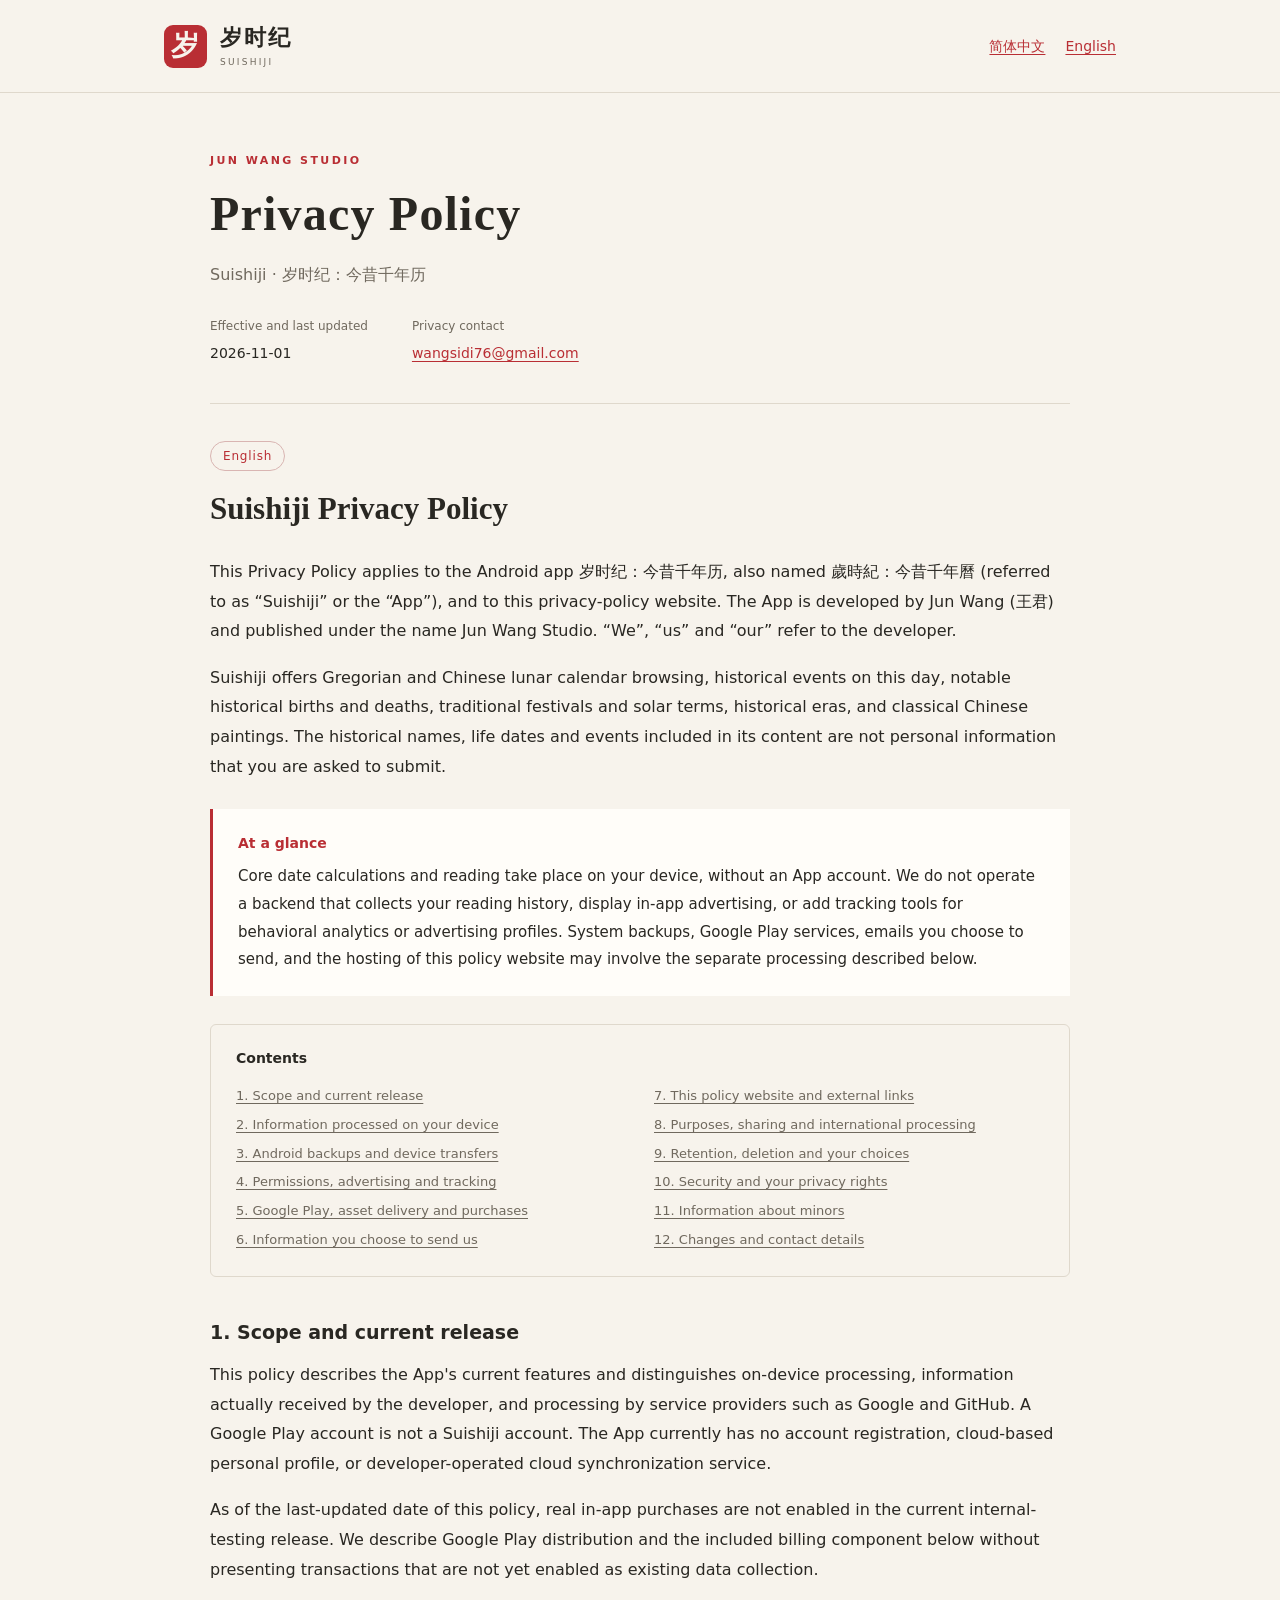
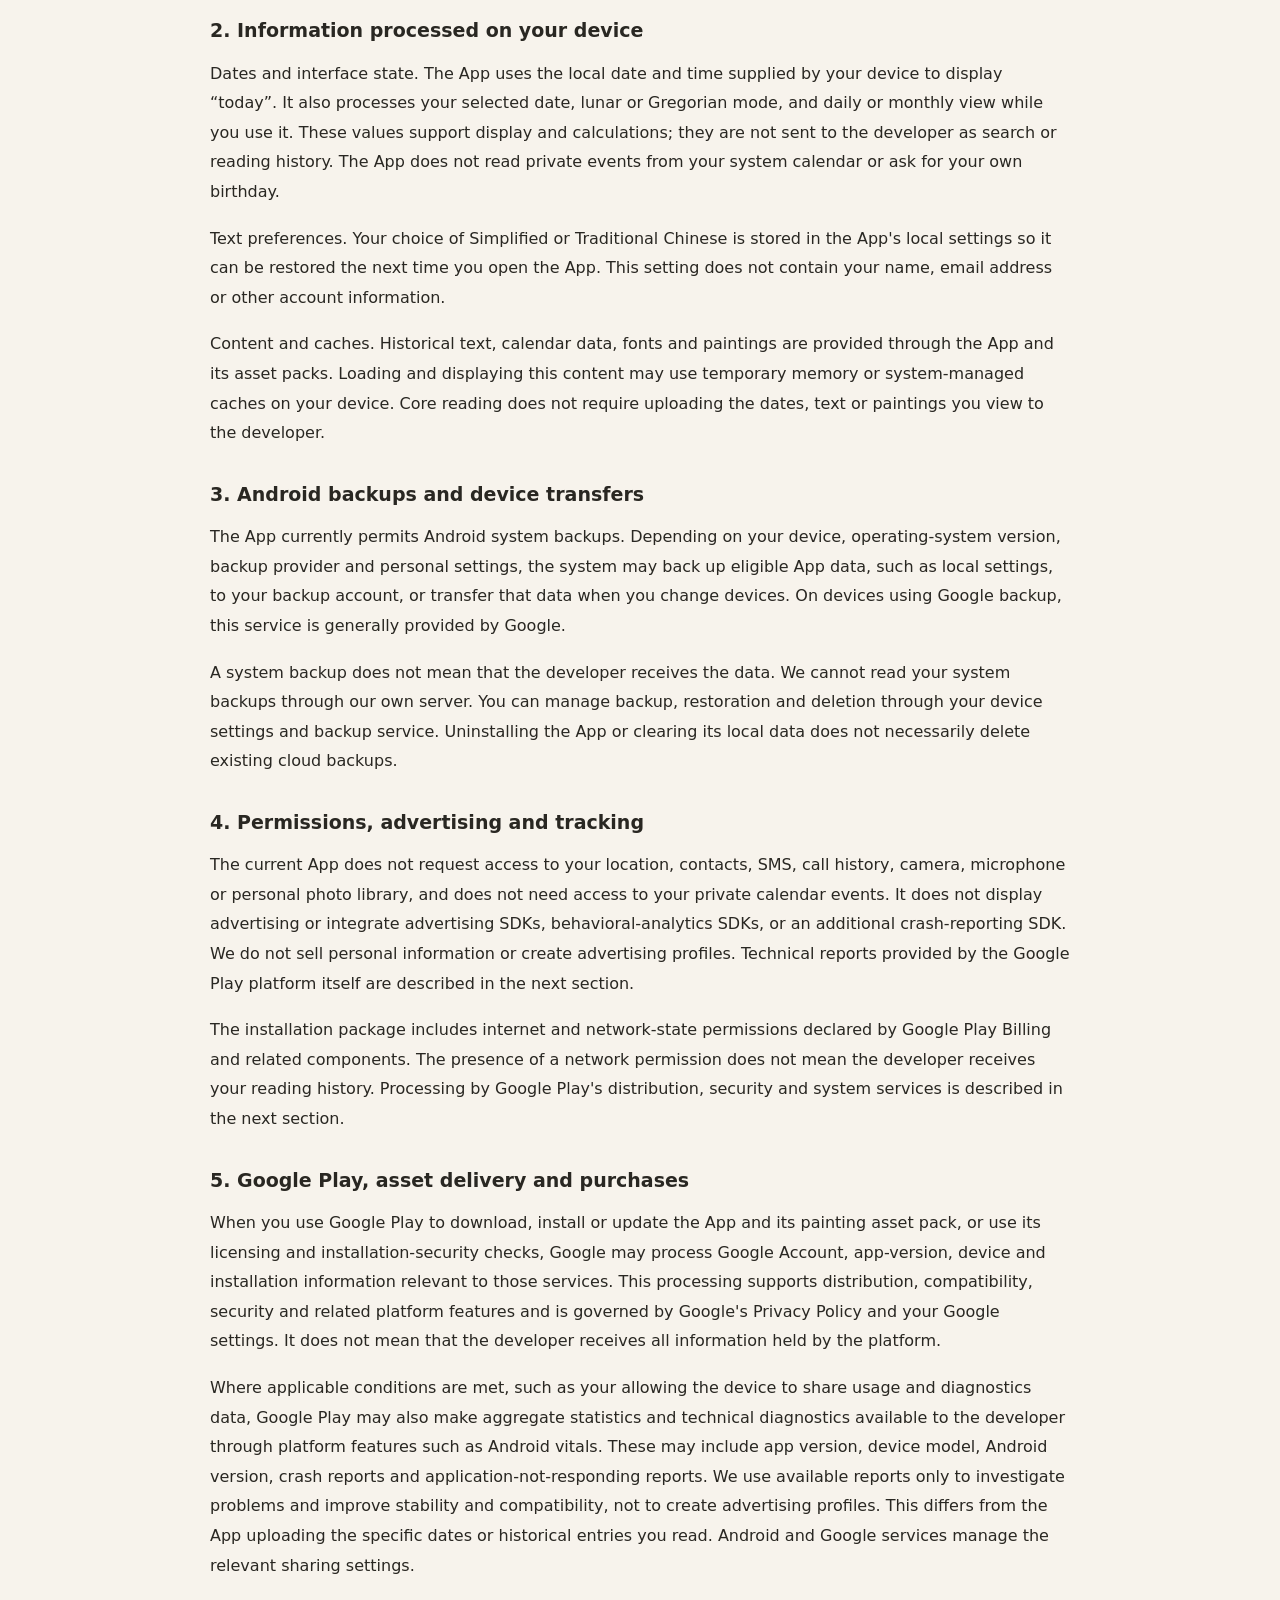
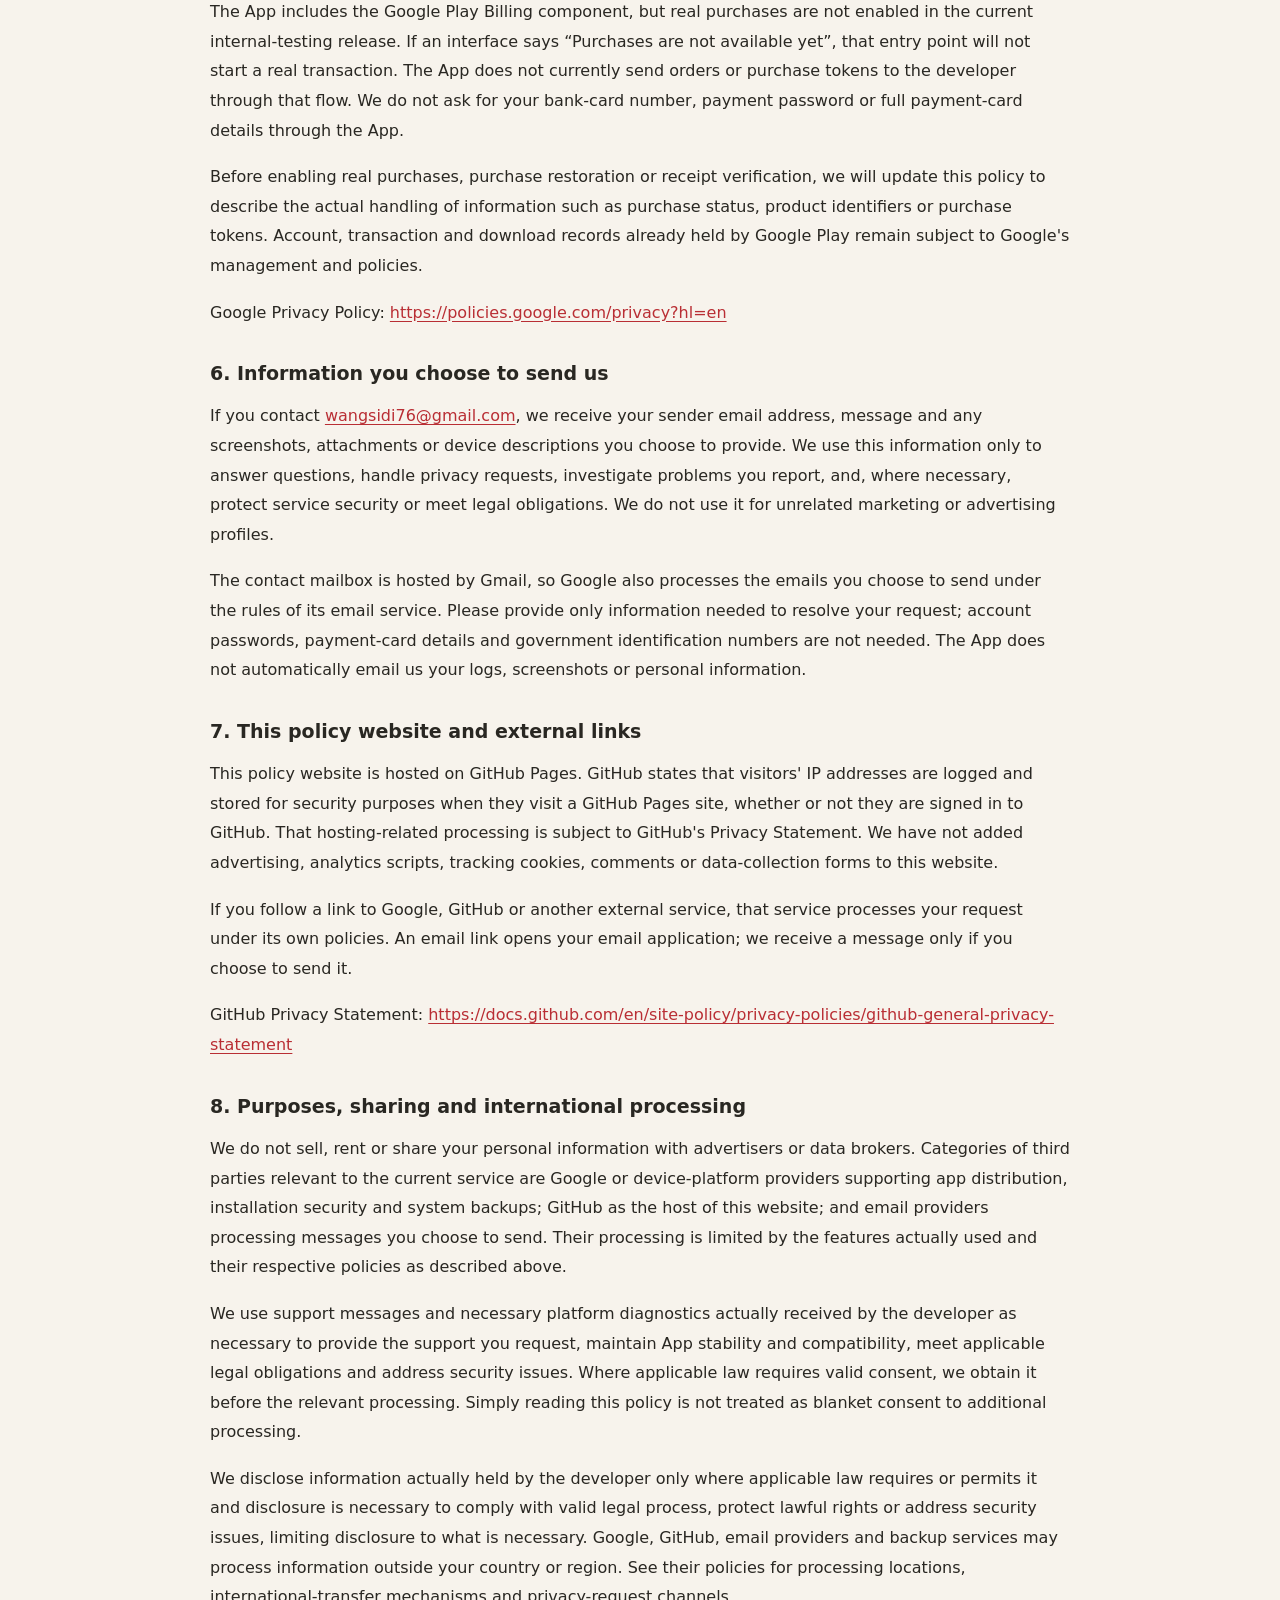
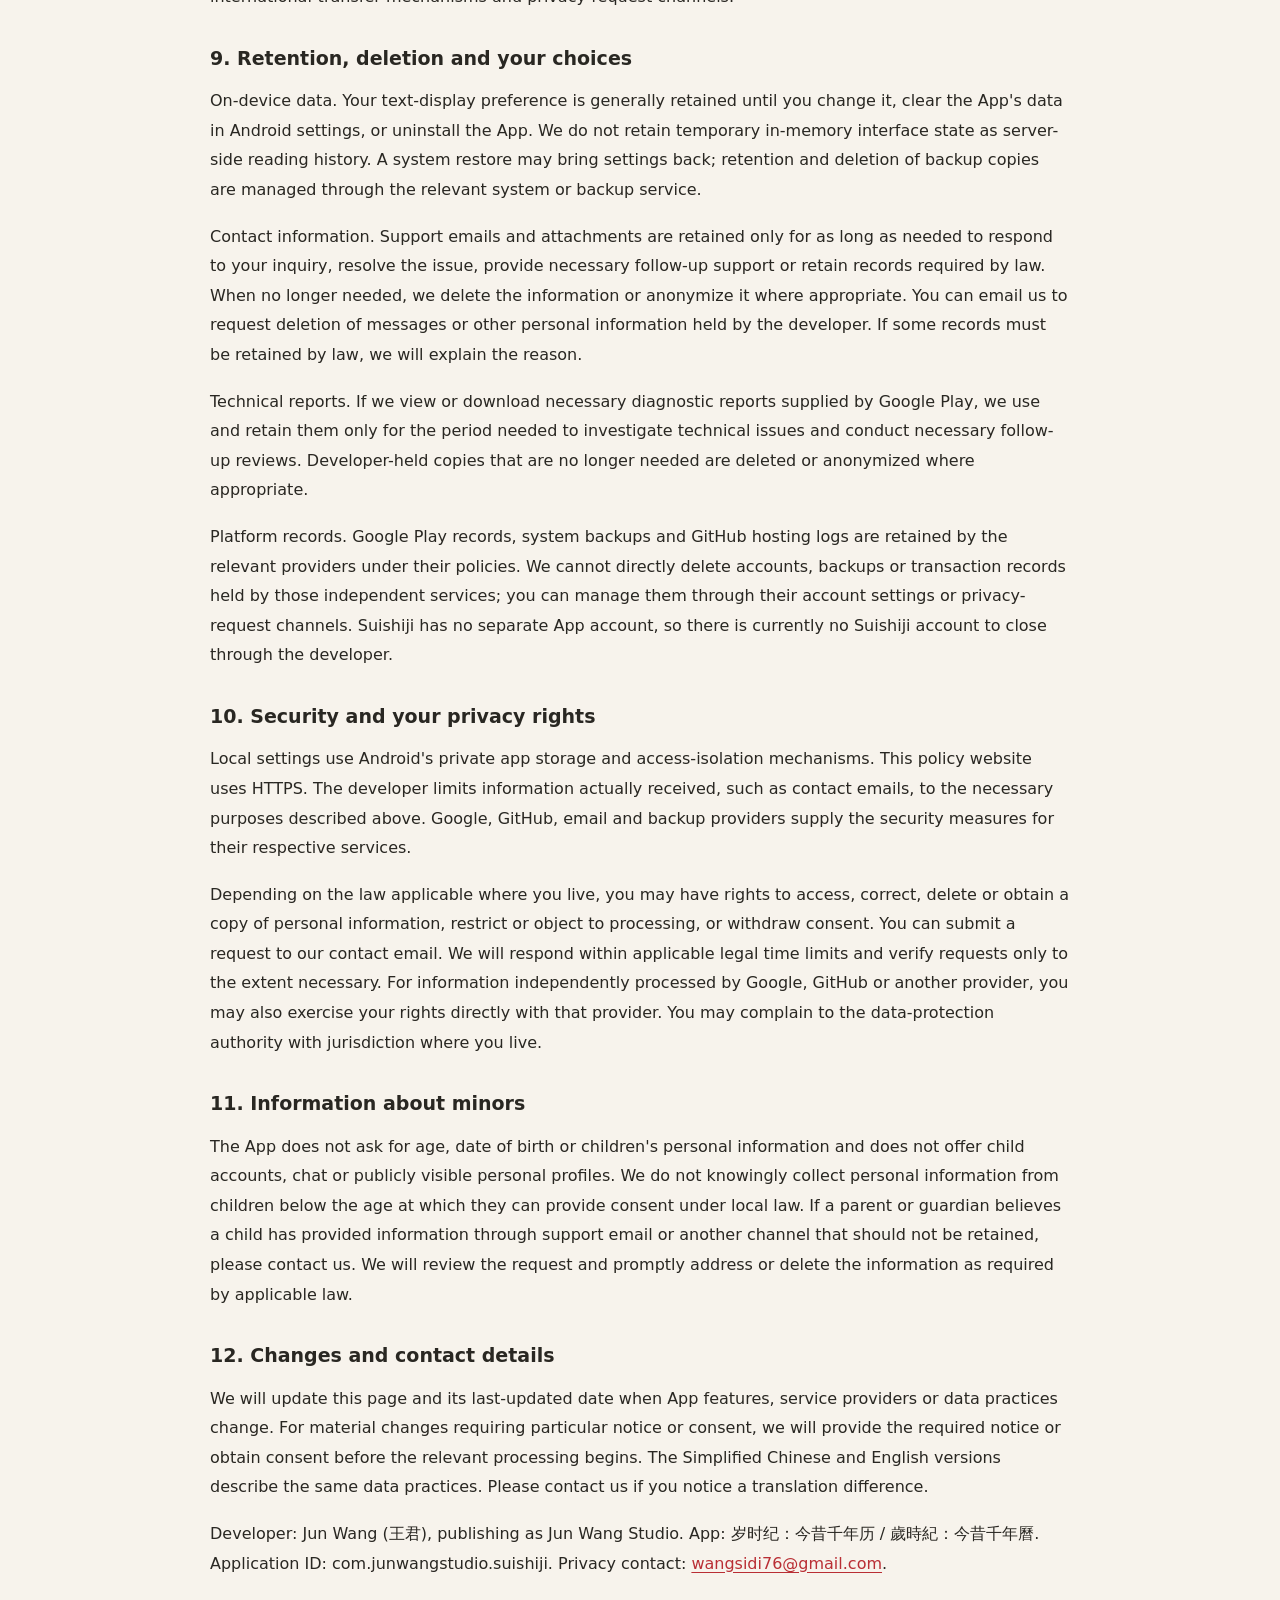
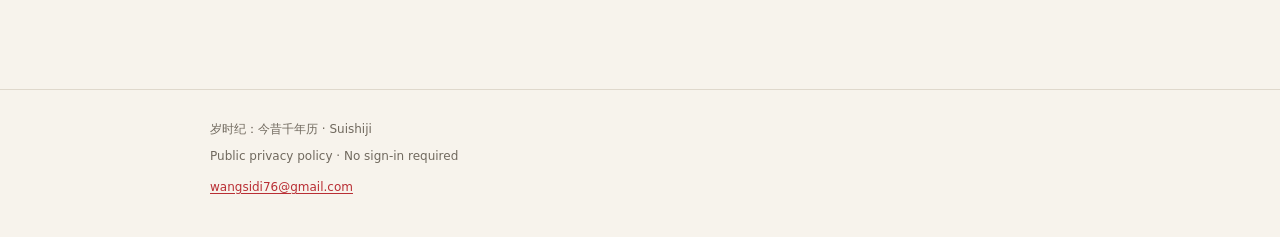
==== en/index.html @ fed53b9c "Publish bilingual Suishiji privacy policy and static website" ====
<!doctype html>
<html lang="en">
<head>
  <meta charset="utf-8">
  <meta name="viewport" content="width=device-width, initial-scale=1">
  <meta name="color-scheme" content="light">
  <meta name="description" content="岁时纪：今昔千年历 / Suishiji — 简体中文与英文隐私政策。Privacy practices, local settings, backups, Google Play and contact information.">
  <meta name="referrer" content="no-referrer">
  <meta http-equiv="Content-Security-Policy" content="default-src 'none'; style-src 'self'; img-src 'self'; base-uri 'none'; form-action 'none'">
  <title>Suishiji Privacy Policy</title>
  <link rel="canonical" href="https://stephjwang.github.io/suishiji-privacy/en/">
  <link rel="alternate" hreflang="zh-CN" href="https://stephjwang.github.io/suishiji-privacy/zh-CN/">
  <link rel="alternate" hreflang="en" href="https://stephjwang.github.io/suishiji-privacy/en/">
  <link rel="alternate" hreflang="x-default" href="https://stephjwang.github.io/suishiji-privacy/">
  <link rel="stylesheet" href="../styles.css">
</head>
<body>
  <a class="skip-link" href="#policy-content">Skip to policy</a>
  <header class="site-header">
    <div class="header-inner">
      <a class="brand" href="../" aria-label="岁时纪 Suishiji"><span class="seal" aria-hidden="true">岁</span><span>岁时纪<span class="brand-en">SUISHIJI</span></span></a>
      <nav class="language-nav" aria-label="Language / 语言"><a href="../zh-CN/" lang="zh-CN">简体中文</a><a href="../en/" lang="en">English</a></nav>
    </div>
  </header>
  <main id="policy-content" class="page-shell">
    <div class="page-intro">
      <p class="eyebrow">JUN WANG STUDIO</p>
      <h1>Privacy Policy</h1>
      <p class="subtitle">Suishiji · 岁时纪：今昔千年历</p>
      <dl class="meta">
        <div><dt>Effective and last updated</dt><dd><time datetime="2026-11-01">2026-11-01</time></dd></div>
        <div><dt>Privacy contact</dt><dd><a href="mailto:wangsidi76@gmail.com">wangsidi76@gmail.com</a></dd></div>
      </dl>
    </div>
    <article lang="en" id="en" class="policy" aria-labelledby="en-title"><div class="language-label">English</div><h2 id="en-title">Suishiji Privacy Policy</h2><p>This Privacy Policy applies to the Android app 岁时纪：今昔千年历, also named 歲時紀：今昔千年曆 (referred to as “Suishiji” or the “App”), and to this privacy-policy website. The App is developed by Jun Wang (王君) and published under the name Jun Wang Studio. “We”, “us” and “our” refer to the developer.</p>
<p>Suishiji offers Gregorian and Chinese lunar calendar browsing, historical events on this day, notable historical births and deaths, traditional festivals and solar terms, historical eras, and classical Chinese paintings. The historical names, life dates and events included in its content are not personal information that you are asked to submit.</p><aside class="summary" aria-label="At a glance"><strong>At a glance</strong><p>Core date calculations and reading take place on your device, without an App account. We do not operate a backend that collects your reading history, display in-app advertising, or add tracking tools for behavioral analytics or advertising profiles. System backups, Google Play services, emails you choose to send, and the hosting of this policy website may involve the separate processing described below.</p></aside><nav class="contents" aria-label="Contents"><h3>Contents</h3><ol><li><a href="#scope">1. Scope and current release</a></li>
<li><a href="#local">2. Information processed on your device</a></li>
<li><a href="#backup">3. Android backups and device transfers</a></li>
<li><a href="#permissions">4. Permissions, advertising and tracking</a></li>
<li><a href="#google-play">5. Google Play, asset delivery and purchases</a></li>
<li><a href="#contact-data">6. Information you choose to send us</a></li>
<li><a href="#website">7. This policy website and external links</a></li>
<li><a href="#sharing">8. Purposes, sharing and international processing</a></li>
<li><a href="#retention">9. Retention, deletion and your choices</a></li>
<li><a href="#security-rights">10. Security and your privacy rights</a></li>
<li><a href="#children">11. Information about minors</a></li>
<li><a href="#changes">12. Changes and contact details</a></li></ol></nav><section class="policy-section" aria-labelledby="scope"><h3 id="scope">1. Scope and current release</h3><p>This policy describes the App&#x27;s current features and distinguishes on-device processing, information actually received by the developer, and processing by service providers such as Google and GitHub. A Google Play account is not a Suishiji account. The App currently has no account registration, cloud-based personal profile, or developer-operated cloud synchronization service.</p>
<p>As of the last-updated date of this policy, real in-app purchases are not enabled in the current internal-testing release. We describe Google Play distribution and the included billing component below without presenting transactions that are not yet enabled as existing data collection.</p></section>
<section class="policy-section" aria-labelledby="local"><h3 id="local">2. Information processed on your device</h3><p>Dates and interface state. The App uses the local date and time supplied by your device to display “today”. It also processes your selected date, lunar or Gregorian mode, and daily or monthly view while you use it. These values support display and calculations; they are not sent to the developer as search or reading history. The App does not read private events from your system calendar or ask for your own birthday.</p>
<p>Text preferences. Your choice of Simplified or Traditional Chinese is stored in the App&#x27;s local settings so it can be restored the next time you open the App. This setting does not contain your name, email address or other account information.</p>
<p>Content and caches. Historical text, calendar data, fonts and paintings are provided through the App and its asset packs. Loading and displaying this content may use temporary memory or system-managed caches on your device. Core reading does not require uploading the dates, text or paintings you view to the developer.</p></section>
<section class="policy-section" aria-labelledby="backup"><h3 id="backup">3. Android backups and device transfers</h3><p>The App currently permits Android system backups. Depending on your device, operating-system version, backup provider and personal settings, the system may back up eligible App data, such as local settings, to your backup account, or transfer that data when you change devices. On devices using Google backup, this service is generally provided by Google.</p>
<p>A system backup does not mean that the developer receives the data. We cannot read your system backups through our own server. You can manage backup, restoration and deletion through your device settings and backup service. Uninstalling the App or clearing its local data does not necessarily delete existing cloud backups.</p></section>
<section class="policy-section" aria-labelledby="permissions"><h3 id="permissions">4. Permissions, advertising and tracking</h3><p>The current App does not request access to your location, contacts, SMS, call history, camera, microphone or personal photo library, and does not need access to your private calendar events. It does not display advertising or integrate advertising SDKs, behavioral-analytics SDKs, or an additional crash-reporting SDK. We do not sell personal information or create advertising profiles. Technical reports provided by the Google Play platform itself are described in the next section.</p>
<p>The installation package includes internet and network-state permissions declared by Google Play Billing and related components. The presence of a network permission does not mean the developer receives your reading history. Processing by Google Play&#x27;s distribution, security and system services is described in the next section.</p></section>
<section class="policy-section" aria-labelledby="google-play"><h3 id="google-play">5. Google Play, asset delivery and purchases</h3><p>When you use Google Play to download, install or update the App and its painting asset pack, or use its licensing and installation-security checks, Google may process Google Account, app-version, device and installation information relevant to those services. This processing supports distribution, compatibility, security and related platform features and is governed by Google&#x27;s Privacy Policy and your Google settings. It does not mean that the developer receives all information held by the platform.</p>
<p>Where applicable conditions are met, such as your allowing the device to share usage and diagnostics data, Google Play may also make aggregate statistics and technical diagnostics available to the developer through platform features such as Android vitals. These may include app version, device model, Android version, crash reports and application-not-responding reports. We use available reports only to investigate problems and improve stability and compatibility, not to create advertising profiles. This differs from the App uploading the specific dates or historical entries you read. Android and Google services manage the relevant sharing settings.</p>
<p>The App includes the Google Play Billing component, but real purchases are not enabled in the current internal-testing release. If an interface says “Purchases are not available yet”, that entry point will not start a real transaction. The App does not currently send orders or purchase tokens to the developer through that flow. We do not ask for your bank-card number, payment password or full payment-card details through the App.</p>
<p>Before enabling real purchases, purchase restoration or receipt verification, we will update this policy to describe the actual handling of information such as purchase status, product identifiers or purchase tokens. Account, transaction and download records already held by Google Play remain subject to Google&#x27;s management and policies.</p>
<p>Google Privacy Policy: <a href="https://policies.google.com/privacy?hl=en">https://policies.google.com/privacy?hl=en</a></p></section>
<section class="policy-section" aria-labelledby="contact-data"><h3 id="contact-data">6. Information you choose to send us</h3><p>If you contact <a href="mailto:wangsidi76@gmail.com">wangsidi76@gmail.com</a>, we receive your sender email address, message and any screenshots, attachments or device descriptions you choose to provide. We use this information only to answer questions, handle privacy requests, investigate problems you report, and, where necessary, protect service security or meet legal obligations. We do not use it for unrelated marketing or advertising profiles.</p>
<p>The contact mailbox is hosted by Gmail, so Google also processes the emails you choose to send under the rules of its email service. Please provide only information needed to resolve your request; account passwords, payment-card details and government identification numbers are not needed. The App does not automatically email us your logs, screenshots or personal information.</p></section>
<section class="policy-section" aria-labelledby="website"><h3 id="website">7. This policy website and external links</h3><p>This policy website is hosted on GitHub Pages. GitHub states that visitors&#x27; IP addresses are logged and stored for security purposes when they visit a GitHub Pages site, whether or not they are signed in to GitHub. That hosting-related processing is subject to GitHub&#x27;s Privacy Statement. We have not added advertising, analytics scripts, tracking cookies, comments or data-collection forms to this website.</p>
<p>If you follow a link to Google, GitHub or another external service, that service processes your request under its own policies. An email link opens your email application; we receive a message only if you choose to send it.</p>
<p>GitHub Privacy Statement: <a href="https://docs.github.com/en/site-policy/privacy-policies/github-general-privacy-statement">https://docs.github.com/en/site-policy/privacy-policies/github-general-privacy-statement</a></p></section>
<section class="policy-section" aria-labelledby="sharing"><h3 id="sharing">8. Purposes, sharing and international processing</h3><p>We do not sell, rent or share your personal information with advertisers or data brokers. Categories of third parties relevant to the current service are Google or device-platform providers supporting app distribution, installation security and system backups; GitHub as the host of this website; and email providers processing messages you choose to send. Their processing is limited by the features actually used and their respective policies as described above.</p>
<p>We use support messages and necessary platform diagnostics actually received by the developer as necessary to provide the support you request, maintain App stability and compatibility, meet applicable legal obligations and address security issues. Where applicable law requires valid consent, we obtain it before the relevant processing. Simply reading this policy is not treated as blanket consent to additional processing.</p>
<p>We disclose information actually held by the developer only where applicable law requires or permits it and disclosure is necessary to comply with valid legal process, protect lawful rights or address security issues, limiting disclosure to what is necessary. Google, GitHub, email providers and backup services may process information outside your country or region. See their policies for processing locations, international-transfer mechanisms and privacy-request channels.</p></section>
<section class="policy-section" aria-labelledby="retention"><h3 id="retention">9. Retention, deletion and your choices</h3><p>On-device data. Your text-display preference is generally retained until you change it, clear the App&#x27;s data in Android settings, or uninstall the App. We do not retain temporary in-memory interface state as server-side reading history. A system restore may bring settings back; retention and deletion of backup copies are managed through the relevant system or backup service.</p>
<p>Contact information. Support emails and attachments are retained only for as long as needed to respond to your inquiry, resolve the issue, provide necessary follow-up support or retain records required by law. When no longer needed, we delete the information or anonymize it where appropriate. You can email us to request deletion of messages or other personal information held by the developer. If some records must be retained by law, we will explain the reason.</p>
<p>Technical reports. If we view or download necessary diagnostic reports supplied by Google Play, we use and retain them only for the period needed to investigate technical issues and conduct necessary follow-up reviews. Developer-held copies that are no longer needed are deleted or anonymized where appropriate.</p>
<p>Platform records. Google Play records, system backups and GitHub hosting logs are retained by the relevant providers under their policies. We cannot directly delete accounts, backups or transaction records held by those independent services; you can manage them through their account settings or privacy-request channels. Suishiji has no separate App account, so there is currently no Suishiji account to close through the developer.</p></section>
<section class="policy-section" aria-labelledby="security-rights"><h3 id="security-rights">10. Security and your privacy rights</h3><p>Local settings use Android&#x27;s private app storage and access-isolation mechanisms. This policy website uses HTTPS. The developer limits information actually received, such as contact emails, to the necessary purposes described above. Google, GitHub, email and backup providers supply the security measures for their respective services.</p>
<p>Depending on the law applicable where you live, you may have rights to access, correct, delete or obtain a copy of personal information, restrict or object to processing, or withdraw consent. You can submit a request to our contact email. We will respond within applicable legal time limits and verify requests only to the extent necessary. For information independently processed by Google, GitHub or another provider, you may also exercise your rights directly with that provider. You may complain to the data-protection authority with jurisdiction where you live.</p></section>
<section class="policy-section" aria-labelledby="children"><h3 id="children">11. Information about minors</h3><p>The App does not ask for age, date of birth or children&#x27;s personal information and does not offer child accounts, chat or publicly visible personal profiles. We do not knowingly collect personal information from children below the age at which they can provide consent under local law. If a parent or guardian believes a child has provided information through support email or another channel that should not be retained, please contact us. We will review the request and promptly address or delete the information as required by applicable law.</p></section>
<section class="policy-section" aria-labelledby="changes"><h3 id="changes">12. Changes and contact details</h3><p>We will update this page and its last-updated date when App features, service providers or data practices change. For material changes requiring particular notice or consent, we will provide the required notice or obtain consent before the relevant processing begins. The Simplified Chinese and English versions describe the same data practices. Please contact us if you notice a translation difference.</p>
<p>Developer: Jun Wang (王君), publishing as Jun Wang Studio. App: 岁时纪：今昔千年历 / 歲時紀：今昔千年曆. Application ID: com.junwangstudio.suishiji. Privacy contact: <a href="mailto:wangsidi76@gmail.com">wangsidi76@gmail.com</a>.</p></section></article>
  </main>
  <footer class="site-footer"><div><p>岁时纪：今昔千年历 · Suishiji</p><p>Public privacy policy · No sign-in required</p><a href="mailto:wangsidi76@gmail.com">wangsidi76@gmail.com</a></div></footer>
</body>
</html>
---- styles.css ----
:root {
  color-scheme: light;
  --paper: #f7f3ec;
  --surface: #fffdf9;
  --ink: #292722;
  --muted: #70695e;
  --line: #dfd8cc;
  --red: #b92e34;
  --soft-red: #f6e8e5;
}
* { box-sizing: border-box; }
html { scroll-padding-top: 6rem; }
body {
  margin: 0;
  background: var(--paper);
  color: var(--ink);
  font-family: system-ui, -apple-system, BlinkMacSystemFont, "Segoe UI", "Microsoft YaHei", "PingFang SC", sans-serif;
  font-size: 16px;
  line-height: 1.9;
  -webkit-text-size-adjust: 100%;
}
a { color: var(--red); text-underline-offset: .2em; overflow-wrap: anywhere; }
a:hover { text-decoration-thickness: 2px; }
a:focus-visible { outline: 3px solid var(--red); outline-offset: 5px; border-radius: 2px; }
.skip-link { position: absolute; z-index: 5; top: -8rem; left: 1rem; padding: .6rem 1rem; background: var(--surface); }
.skip-link:focus { top: 1rem; }
.site-header { border-bottom: 1px solid var(--line); background: var(--paper); }
.header-inner { max-width: 1032px; margin: 0 auto; padding: 24px 40px; display: flex; align-items: center; justify-content: space-between; gap: 24px; }
.brand { display: inline-flex; align-items: center; gap: 13px; text-decoration: none; color: var(--ink); font-family: "Songti SC", SimSun, "Noto Serif CJK SC", serif; font-size: 22px; font-weight: 600; letter-spacing: .08em; line-height: 1.3; }
.brand-en { display: block; margin-top: 4px; font-family: system-ui, sans-serif; font-size: 9px; font-weight: 500; letter-spacing: .25em; color: var(--muted); }
.seal { width: 43px; height: 43px; display: grid; place-items: center; color: var(--paper); background: var(--red); border-radius: 9px; font-size: 28px; line-height: 1; }
.language-nav { display: flex; gap: 20px; align-items: center; font-size: 14px; }
.page-shell { max-width: 940px; margin: 0 auto; padding: 58px 40px 68px; }
.page-intro { padding-bottom: 36px; }
.eyebrow { color: var(--red); font-size: 11px; letter-spacing: .22em; font-weight: 650; margin: 0 0 10px; }
h1, h2, h3 { color: var(--ink); text-wrap: pretty; }
h1 { margin: 0; font-family: "Songti SC", SimSun, Georgia, serif; font-size: clamp(35px, 7vw, 48px); font-weight: 600; letter-spacing: .025em; line-height: 1.35; }
.subtitle { margin: 13px 0 25px; color: var(--muted); font-size: 16px; }
.meta { display: flex; gap: 15px 44px; flex-wrap: wrap; margin: 0; font-size: 14px; }
.meta div { min-width: 130px; }
.meta dt { color: var(--muted); font-size: 12px; }
.meta dd { margin: 2px 0 0; }
.policy { padding: 36px 0 12px; border-top: 1px solid var(--line); }
.policy + .policy { margin-top: 52px; }
.language-label { display: inline-block; color: var(--red); font-size: 12px; letter-spacing: .07em; border: 1px solid #d9b5b2; padding: 3px 12px; border-radius: 20px; margin-bottom: 14px; }
h2 { margin: 0 0 24px; font-family: "Songti SC", SimSun, Georgia, serif; font-size: clamp(25px, 5vw, 31px); font-weight: 600; line-height: 1.55; }
p { margin: 0 0 17px; overflow-wrap: anywhere; }
.summary { background: var(--surface); border-left: 3px solid var(--red); padding: 22px 25px; margin: 28px 0; }
.summary strong { display: block; font-size: 14px; color: var(--red); margin-bottom: 6px; }
.summary p { margin: 0; font-size: 15px; }
.contents { border: 1px solid var(--line); border-radius: 6px; padding: 21px 25px; margin: 28px 0 40px; }
.contents h3 { margin: 0 0 10px; font-size: 14px; }
.contents ol { columns: 2; list-style: none; padding: 0; margin: 0; column-gap: 28px; }
.contents li { font-size: 13px; break-inside: avoid; padding: 4px 0; line-height: 1.6; }
.contents a { color: var(--muted); }
.policy-section { margin: 31px 0; }
.policy-section h3 { margin: 0 0 13px; font-size: 19px; font-weight: 650; line-height: 1.6; }
article[lang="en"] { line-height: 1.85; }
article[lang="en"] .policy-section h3 { font-size: 19px; }
.site-footer { border-top: 1px solid var(--line); padding: 28px 40px 38px; color: var(--muted); font-size: 12px; }
.site-footer > div { max-width: 860px; margin: auto; }
.site-footer p { margin-bottom: 4px; }
.site-footer a { display: inline-block; margin-top: 4px; }
@media (max-width: 640px) {
  .header-inner { padding: 18px 22px; gap: 12px; }
  .brand { font-size: 20px; gap: 10px; }
  .seal { width: 38px; height: 38px; font-size: 26px; }
  .language-nav { gap: 14px; font-size: 13px; }
  .page-shell { padding: 35px 22px 40px; }
  .page-intro { padding-bottom: 27px; }
  .meta { gap: 12px 22px; }
  .policy { padding-top: 27px; }
  .contents { padding: 17px 19px; }
  .contents ol { columns: 1; }
  .summary { padding: 18px 20px; }
  .site-footer { padding: 24px 22px 30px; }
}
@media (prefers-reduced-motion: reduce) { html { scroll-behavior: auto; } }
@media print {
  body { background: #fff; color: #111; font-size: 11pt; }
  .site-header, .skip-link, .contents, .language-nav, .site-footer { display: none; }
  .page-shell { max-width: none; padding: 0; }
  .page-intro { padding-bottom: 20px; }
  .policy + .policy { break-before: page; }
  .summary { background: #fff; border: 1px solid #aaa; }
  h2, h3 { break-after: avoid; }
  a { color: #111; }
}
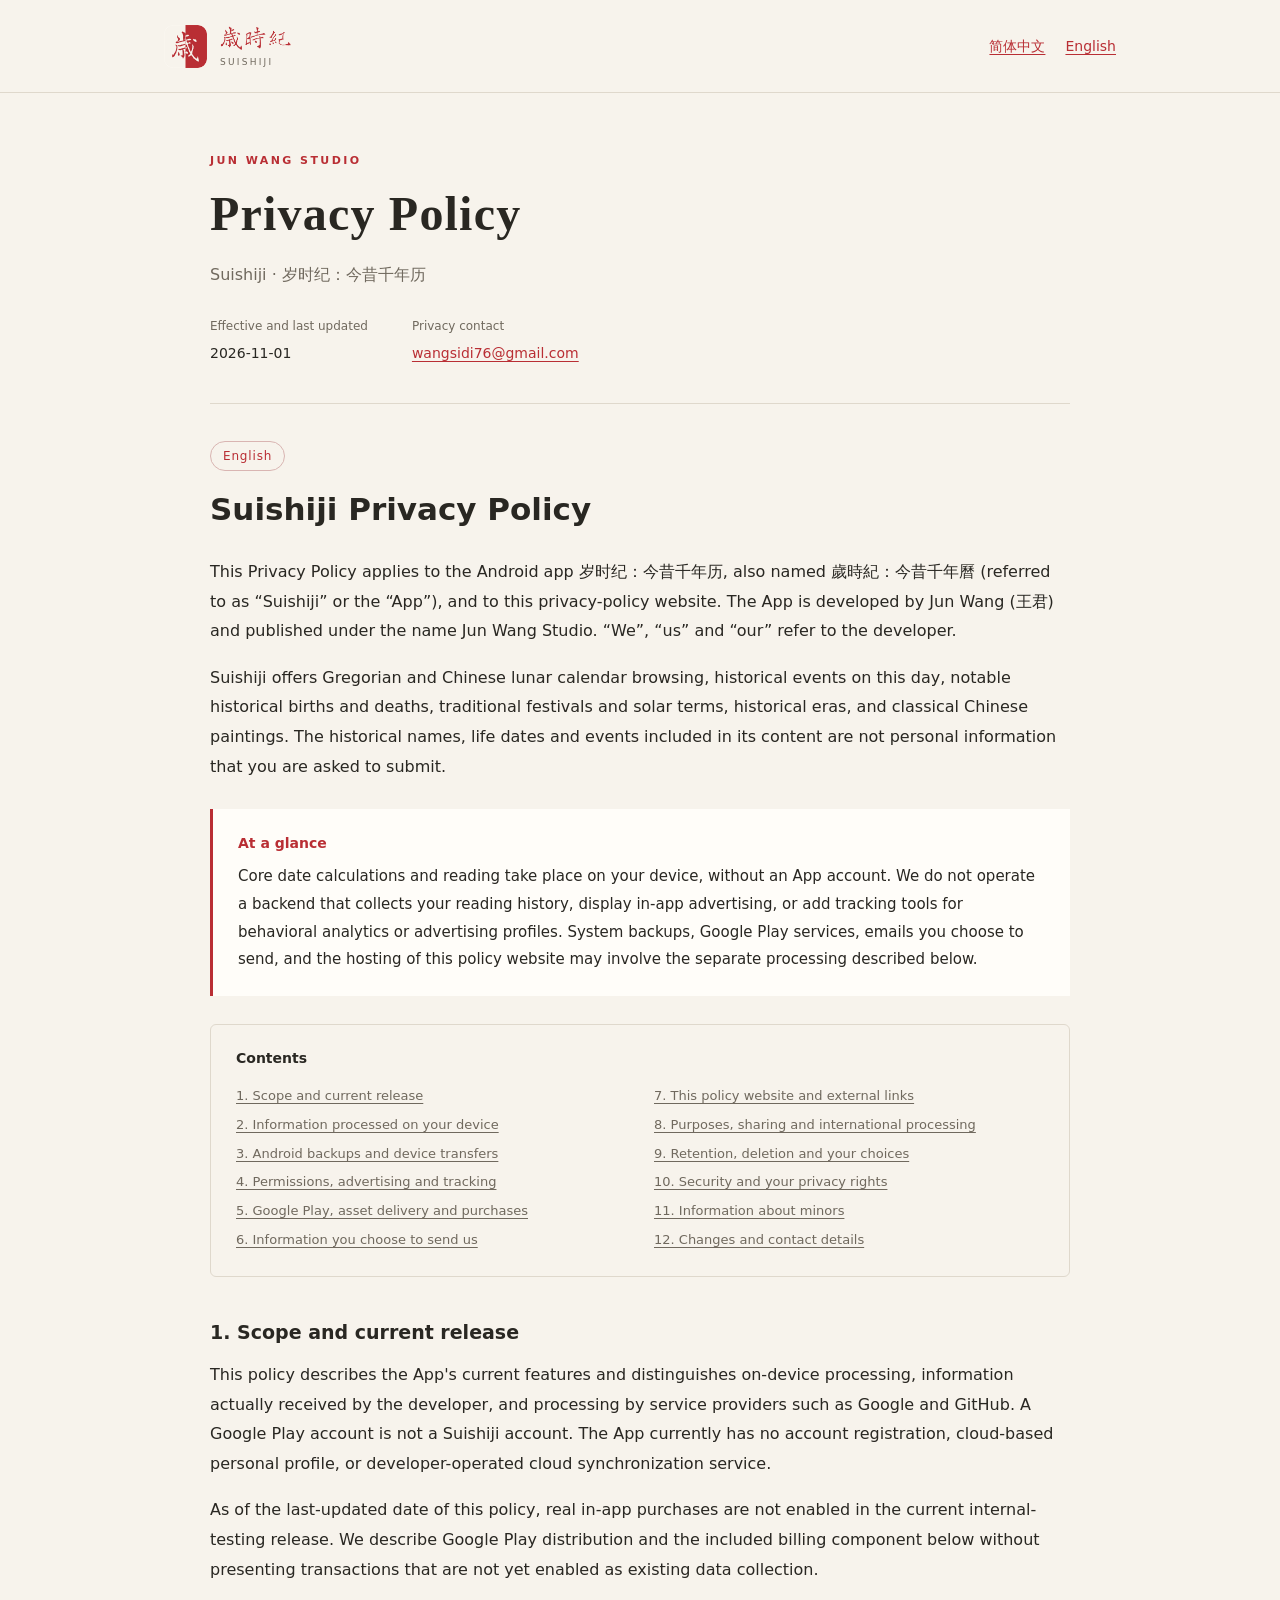
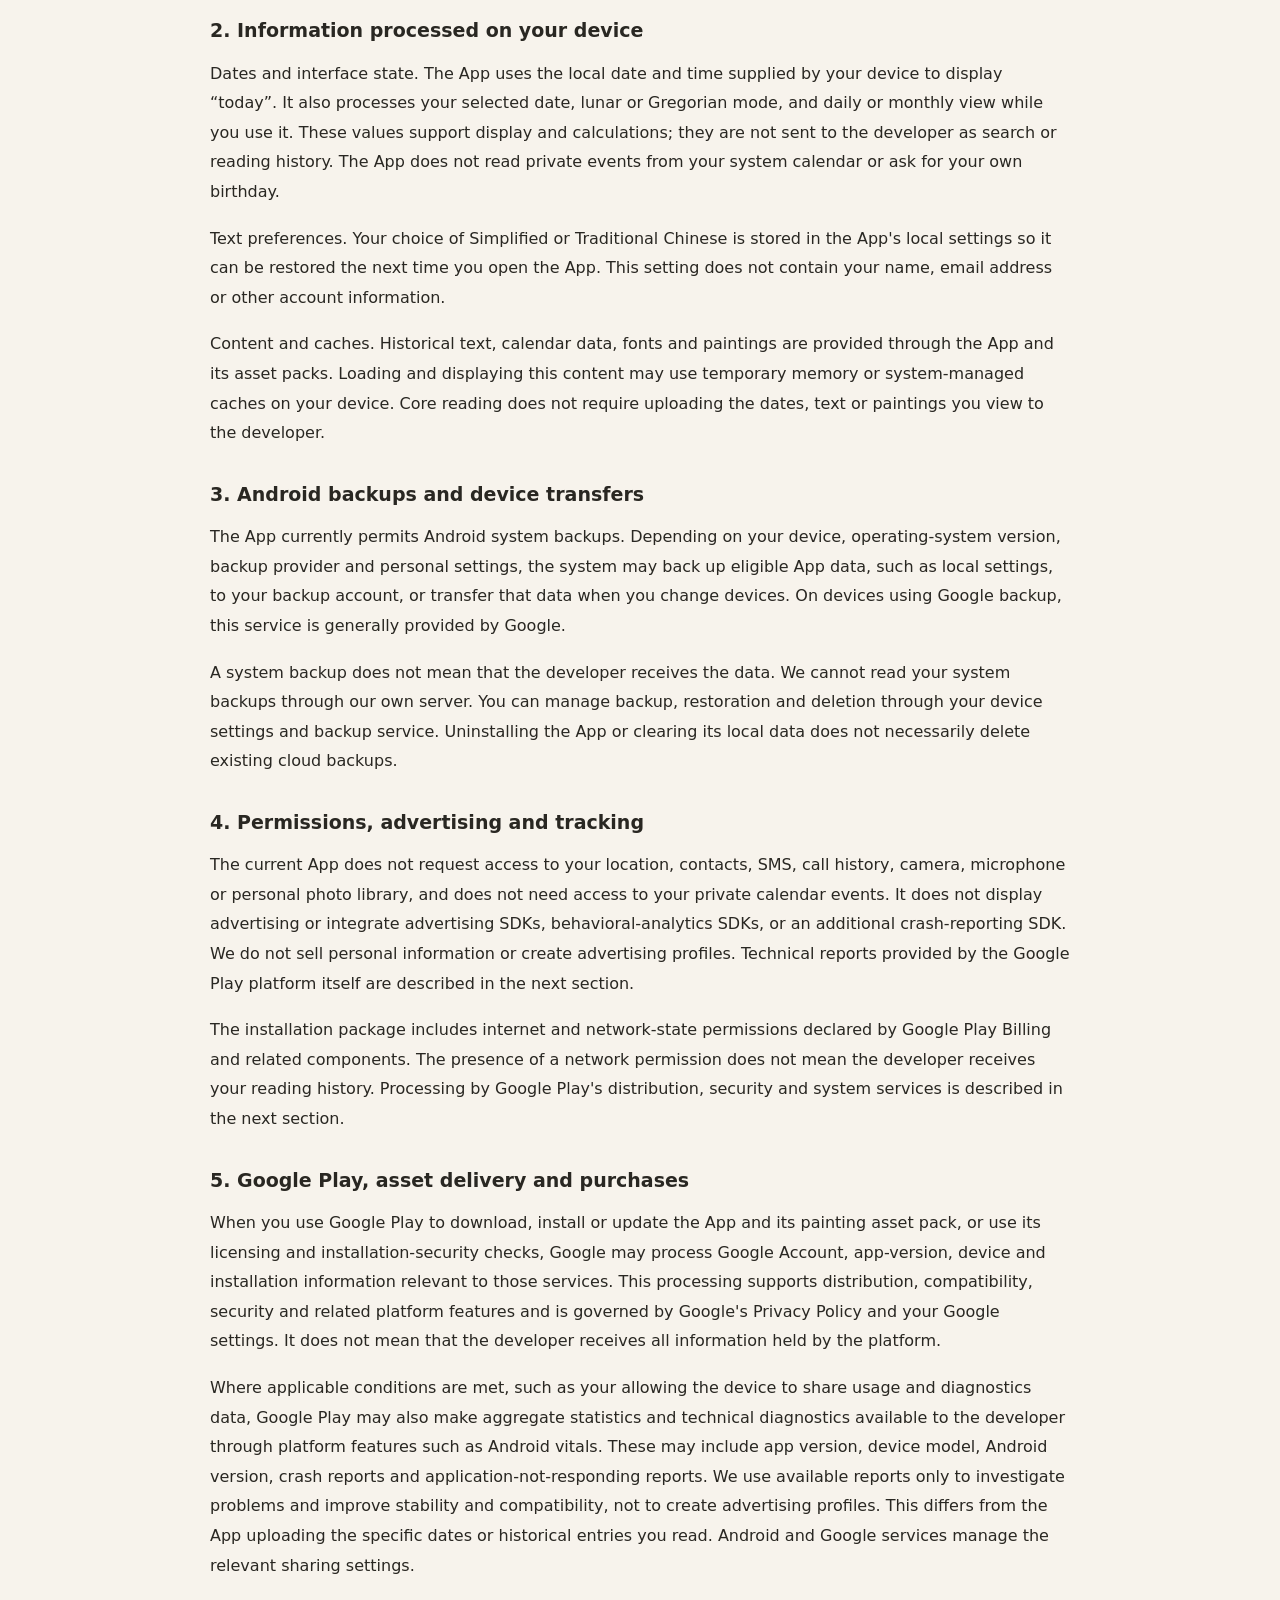
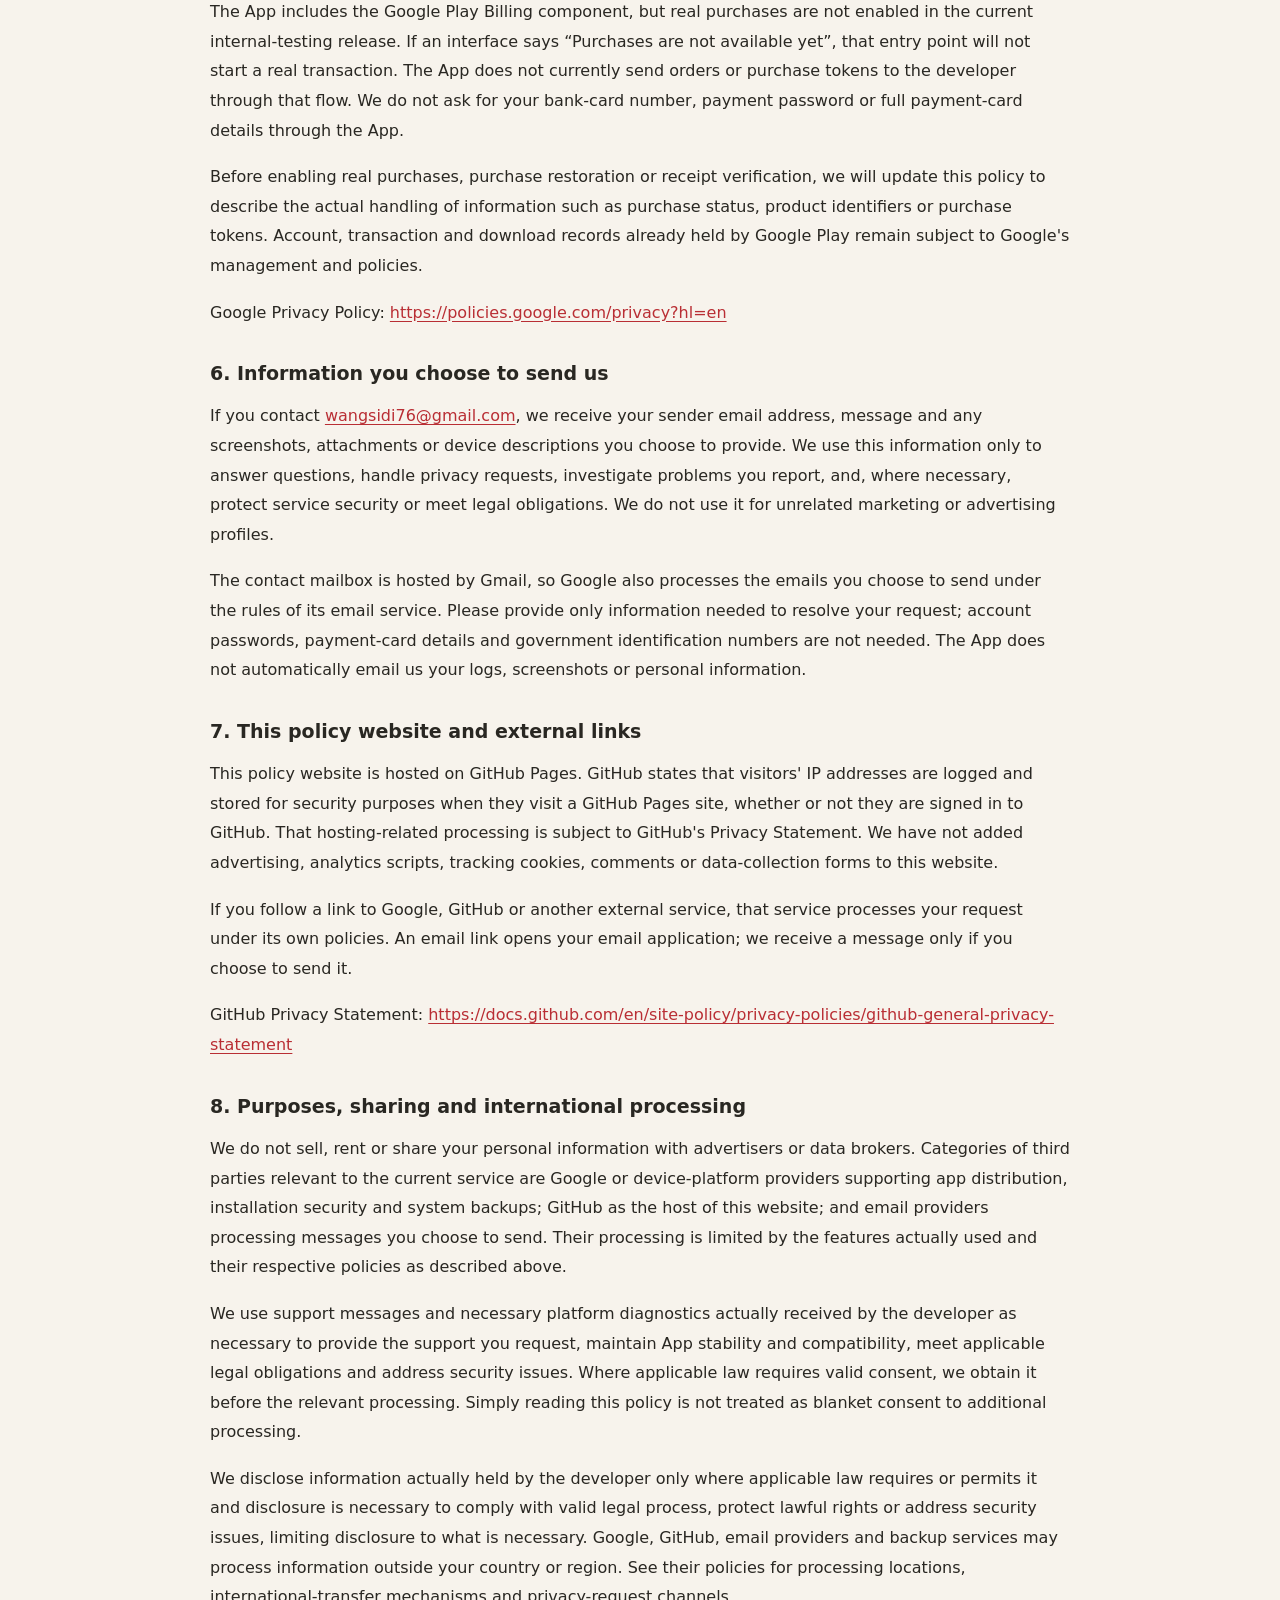
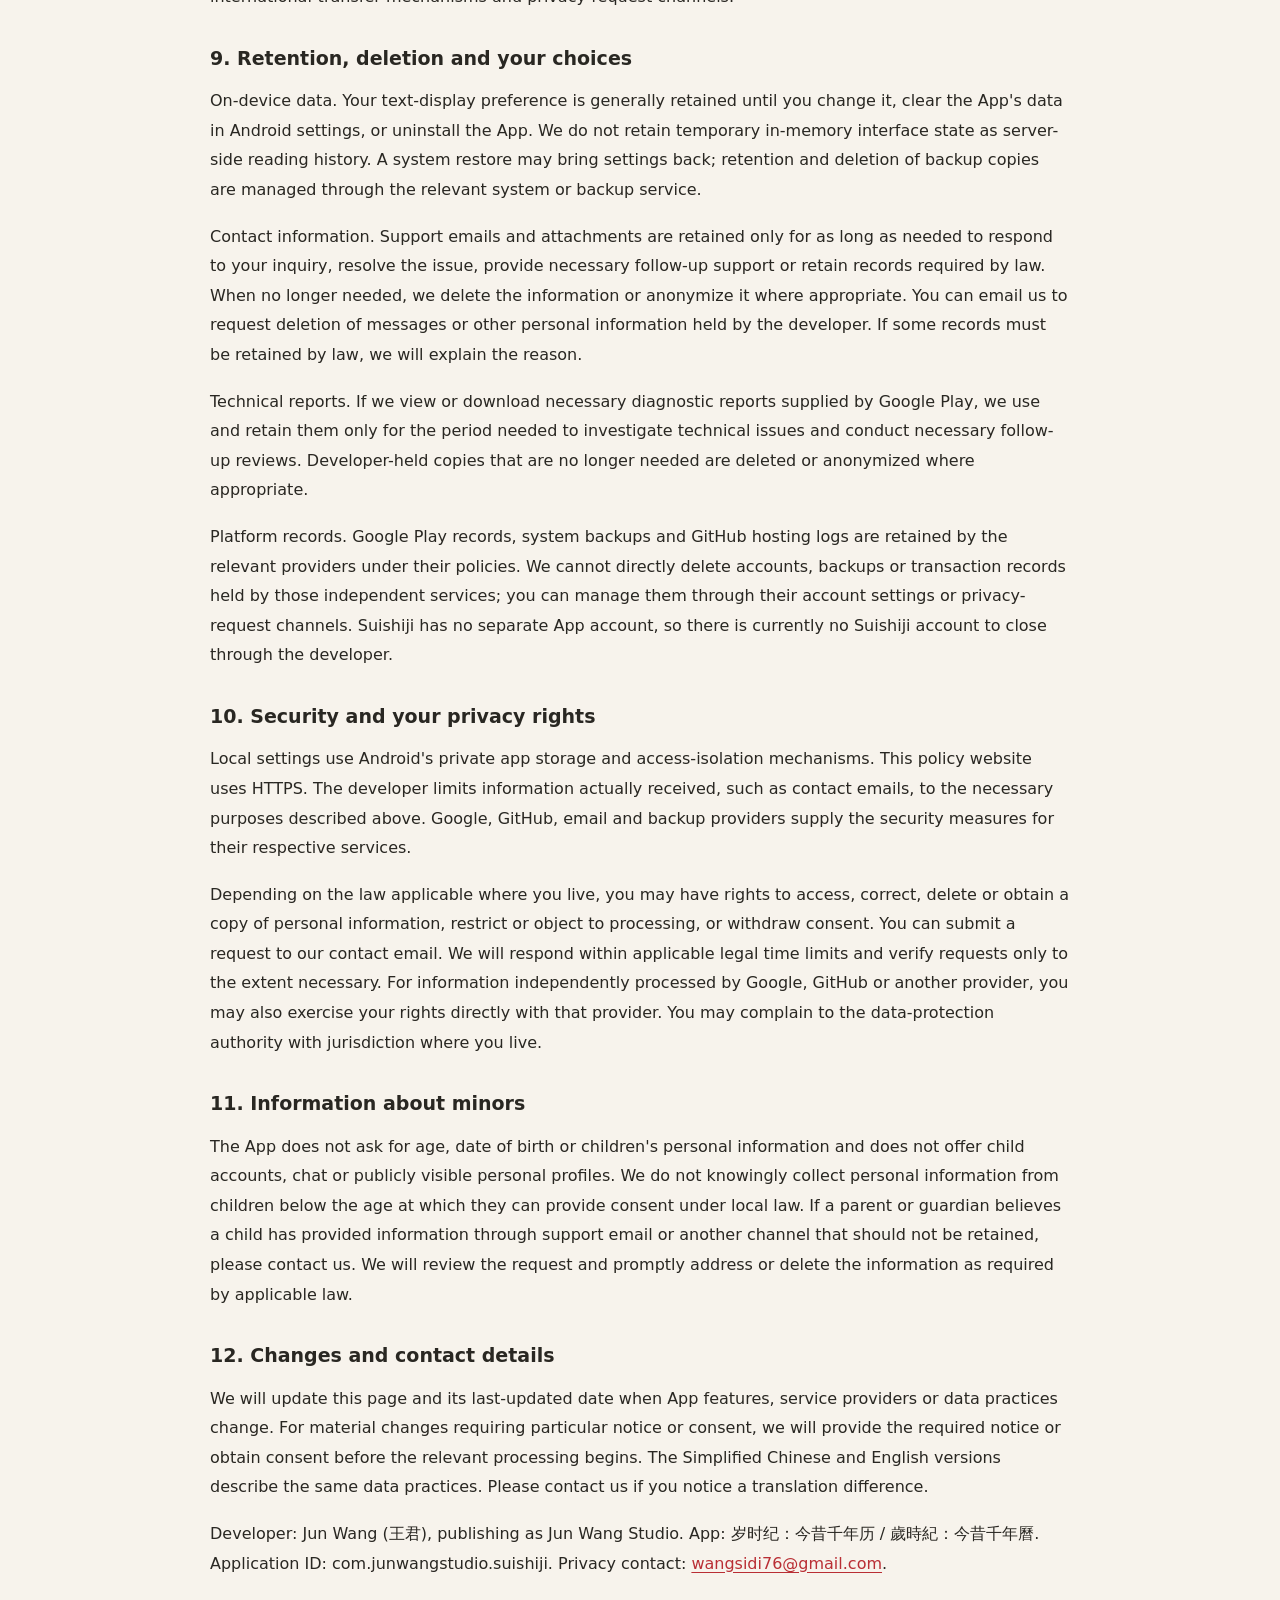
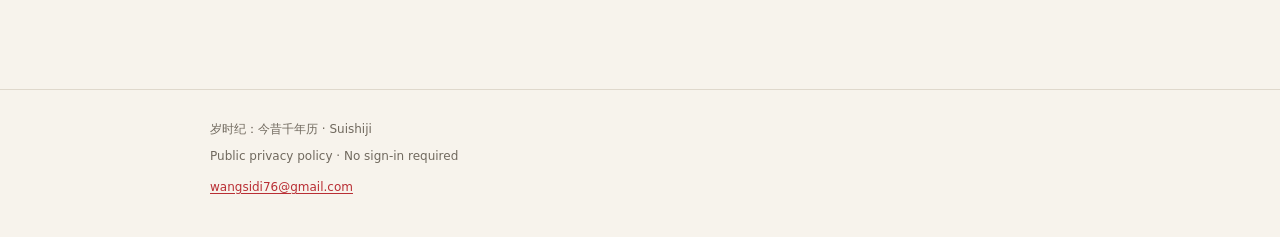
==== commit dabe1d6e: "Use Suishiji app icon and calligraphy wordmark in policy header" ====
--- a/en/index.html
+++ b/en/index.html
@@ -12,13 +12,13 @@
   <link rel="alternate" hreflang="zh-CN" href="https://stephjwang.github.io/suishiji-privacy/zh-CN/">
   <link rel="alternate" hreflang="en" href="https://stephjwang.github.io/suishiji-privacy/en/">
   <link rel="alternate" hreflang="x-default" href="https://stephjwang.github.io/suishiji-privacy/">
-  <link rel="stylesheet" href="../styles.css">
+  <link rel="stylesheet" href="../styles.css?v=20261101-brand">
 </head>
 <body>
   <a class="skip-link" href="#policy-content">Skip to policy</a>
   <header class="site-header">
     <div class="header-inner">
-      <a class="brand" href="../" aria-label="岁时纪 Suishiji"><span class="seal" aria-hidden="true">岁</span><span>岁时纪<span class="brand-en">SUISHIJI</span></span></a>
+      <a class="brand" href="../" aria-label="岁时纪 Suishiji"><img class="seal" src="../assets/suishiji-icon.png" width="43" height="43" alt=""><span><img class="brand-name" src="../assets/suishiji-wordmark-red.png" width="72" height="29" alt="歲時紀"><span class="brand-en">SUISHIJI</span></span></a>
       <nav class="language-nav" aria-label="Language / 语言"><a href="../zh-CN/" lang="zh-CN">简体中文</a><a href="../en/" lang="en">English</a></nav>
     </div>
   </header>
--- a/styles.css
+++ b/styles.css
@@ -28,7 +28,8 @@
 .header-inner { max-width: 1032px; margin: 0 auto; padding: 24px 40px; display: flex; align-items: center; justify-content: space-between; gap: 24px; }
 .brand { display: inline-flex; align-items: center; gap: 13px; text-decoration: none; color: var(--ink); font-family: "Songti SC", SimSun, "Noto Serif CJK SC", serif; font-size: 22px; font-weight: 600; letter-spacing: .08em; line-height: 1.3; }
 .brand-en { display: block; margin-top: 4px; font-family: system-ui, sans-serif; font-size: 9px; font-weight: 500; letter-spacing: .25em; color: var(--muted); }
-.seal { width: 43px; height: 43px; display: grid; place-items: center; color: var(--paper); background: var(--red); border-radius: 9px; font-size: 28px; line-height: 1; }
+.brand-name { display: block; width: 3.24em; height: 1.3em; object-fit: contain; object-position: left center; }
+.seal { width: 43px; height: 43px; display: block; flex-shrink: 0; object-fit: contain; border-radius: 9px; }
 .language-nav { display: flex; gap: 20px; align-items: center; font-size: 14px; }
 .page-shell { max-width: 940px; margin: 0 auto; padding: 58px 40px 68px; }
 .page-intro { padding-bottom: 36px; }
@@ -56,6 +57,7 @@
 .policy-section { margin: 31px 0; }
 .policy-section h3 { margin: 0 0 13px; font-size: 19px; font-weight: 650; line-height: 1.6; }
 article[lang="en"] { line-height: 1.85; }
+article[lang="en"] > h2 { font-family: inherit; font-weight: 650; }
 article[lang="en"] .policy-section h3 { font-size: 19px; }
 .site-footer { border-top: 1px solid var(--line); padding: 28px 40px 38px; color: var(--muted); font-size: 12px; }
 .site-footer > div { max-width: 860px; margin: auto; }
@@ -64,7 +66,7 @@
 @media (max-width: 640px) {
   .header-inner { padding: 18px 22px; gap: 12px; }
   .brand { font-size: 20px; gap: 10px; }
-  .seal { width: 38px; height: 38px; font-size: 26px; }
+  .seal { width: 38px; height: 38px; }
   .language-nav { gap: 14px; font-size: 13px; }
   .page-shell { padding: 35px 22px 40px; }
   .page-intro { padding-bottom: 27px; }
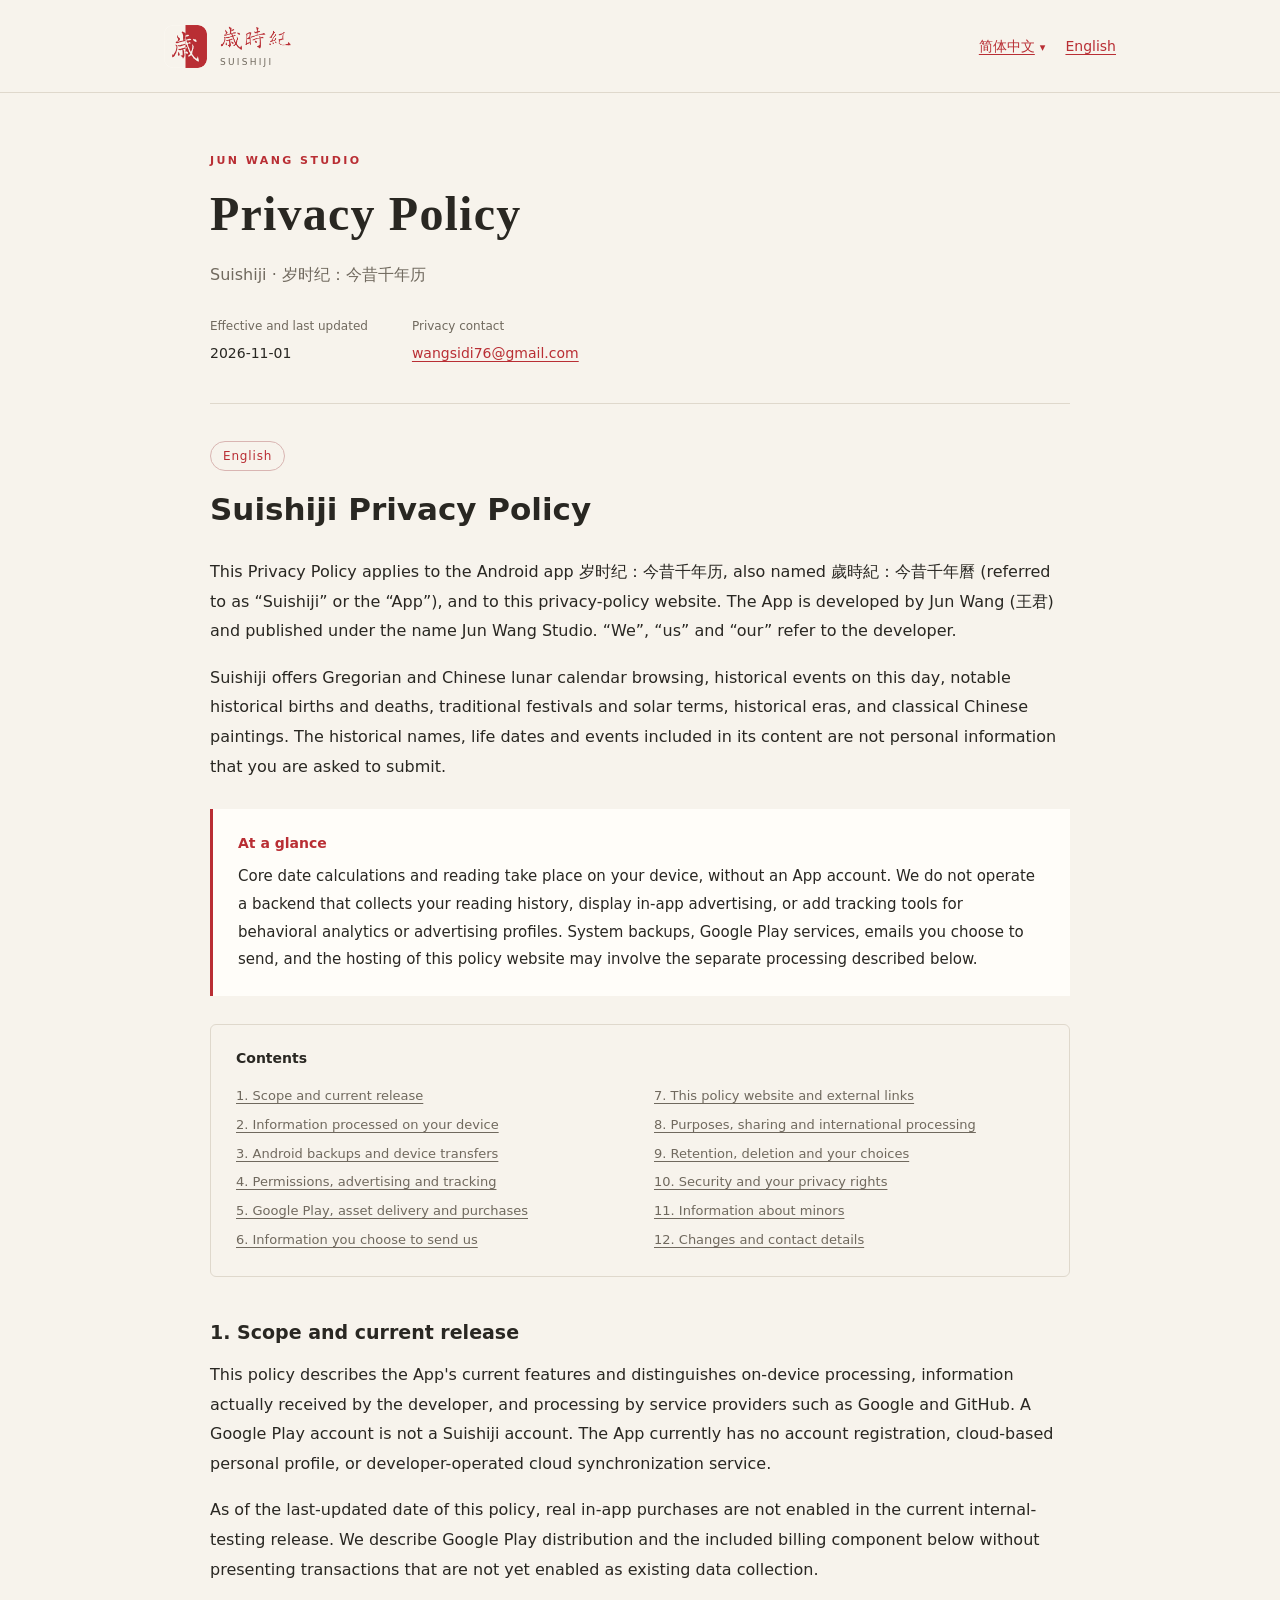
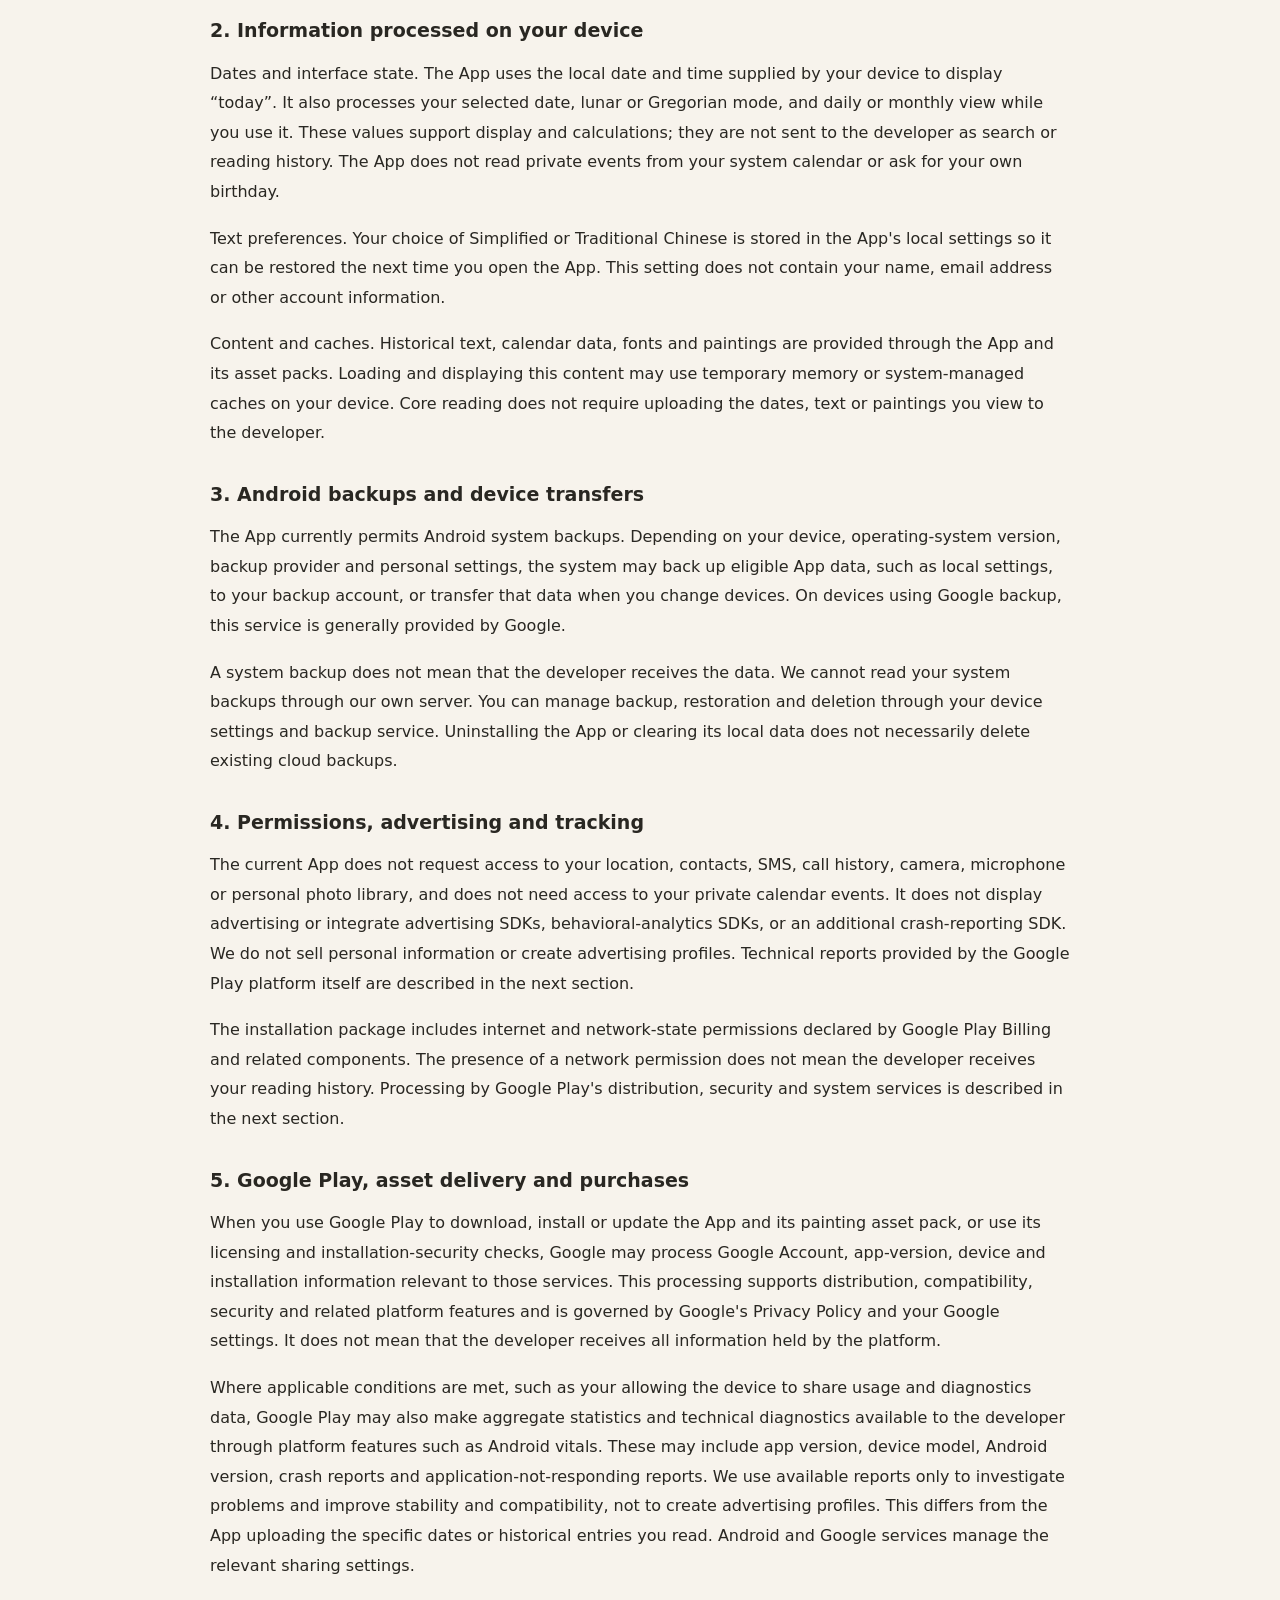
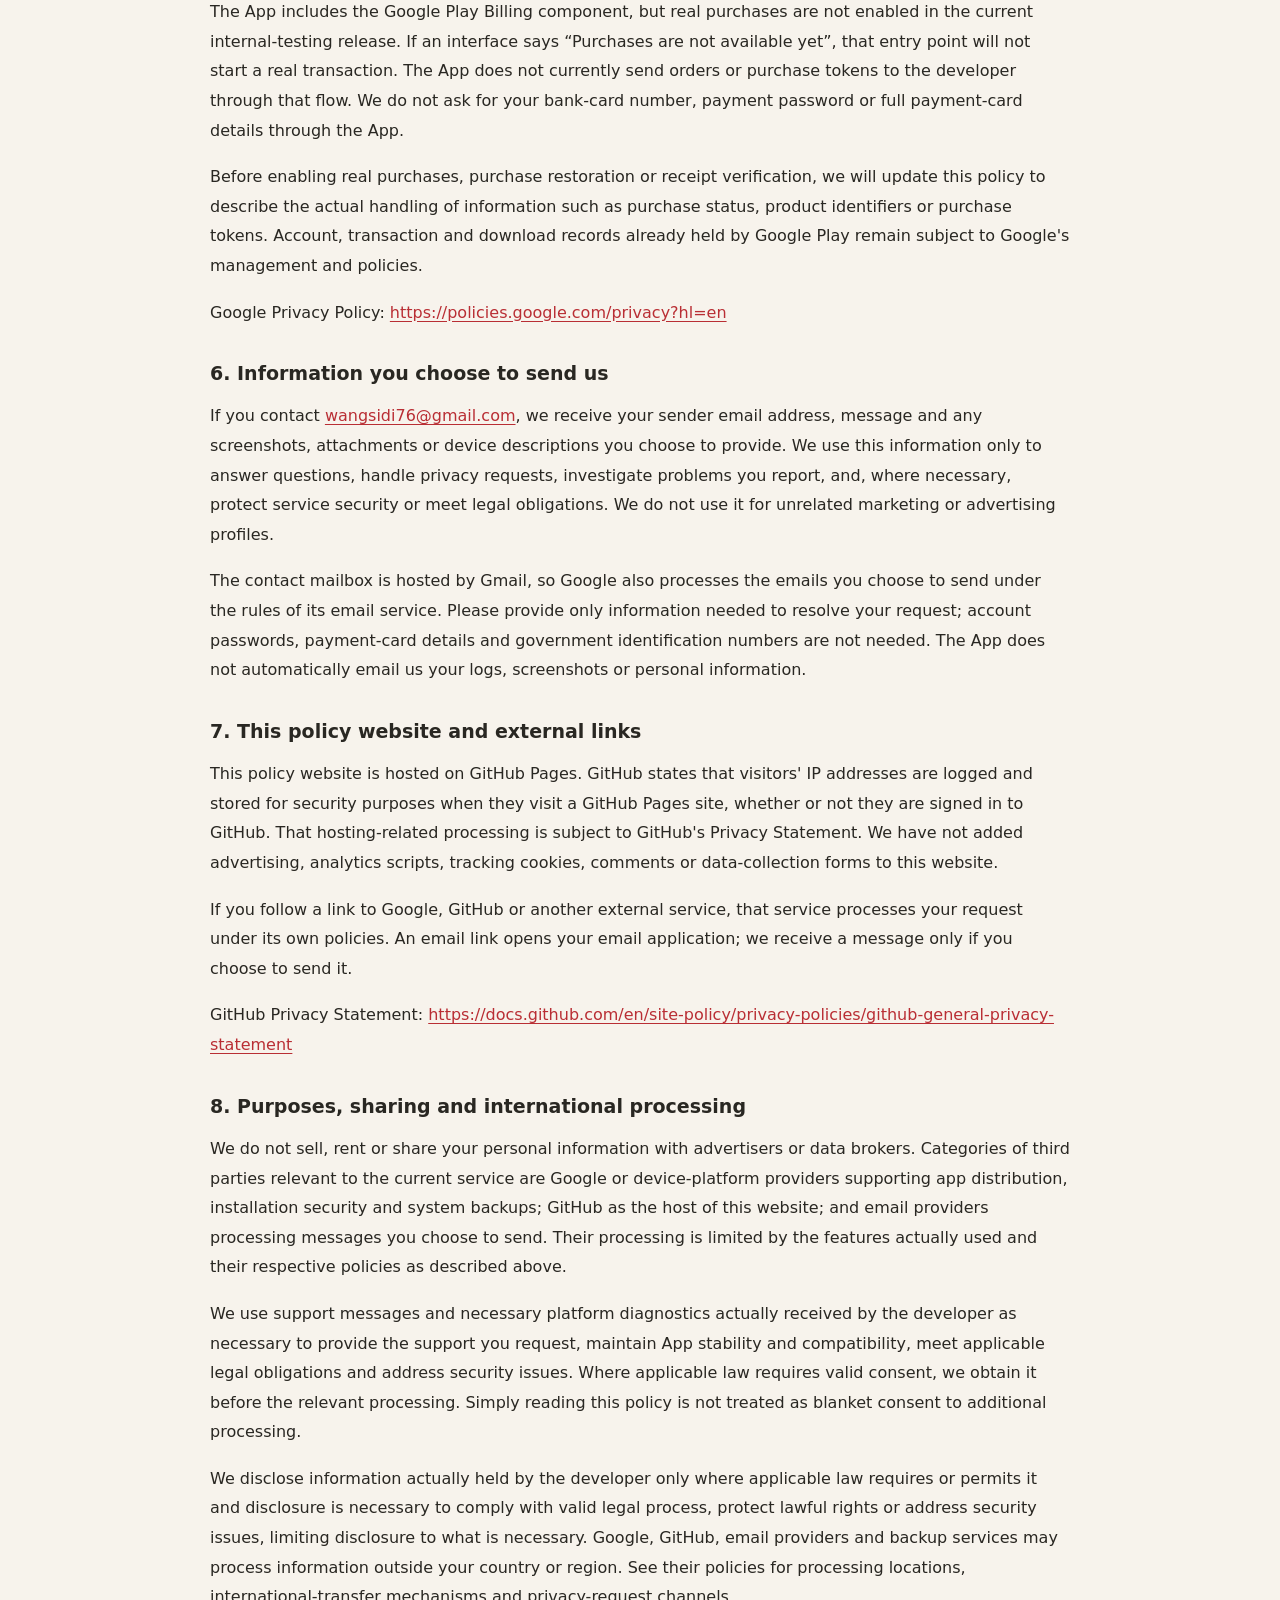
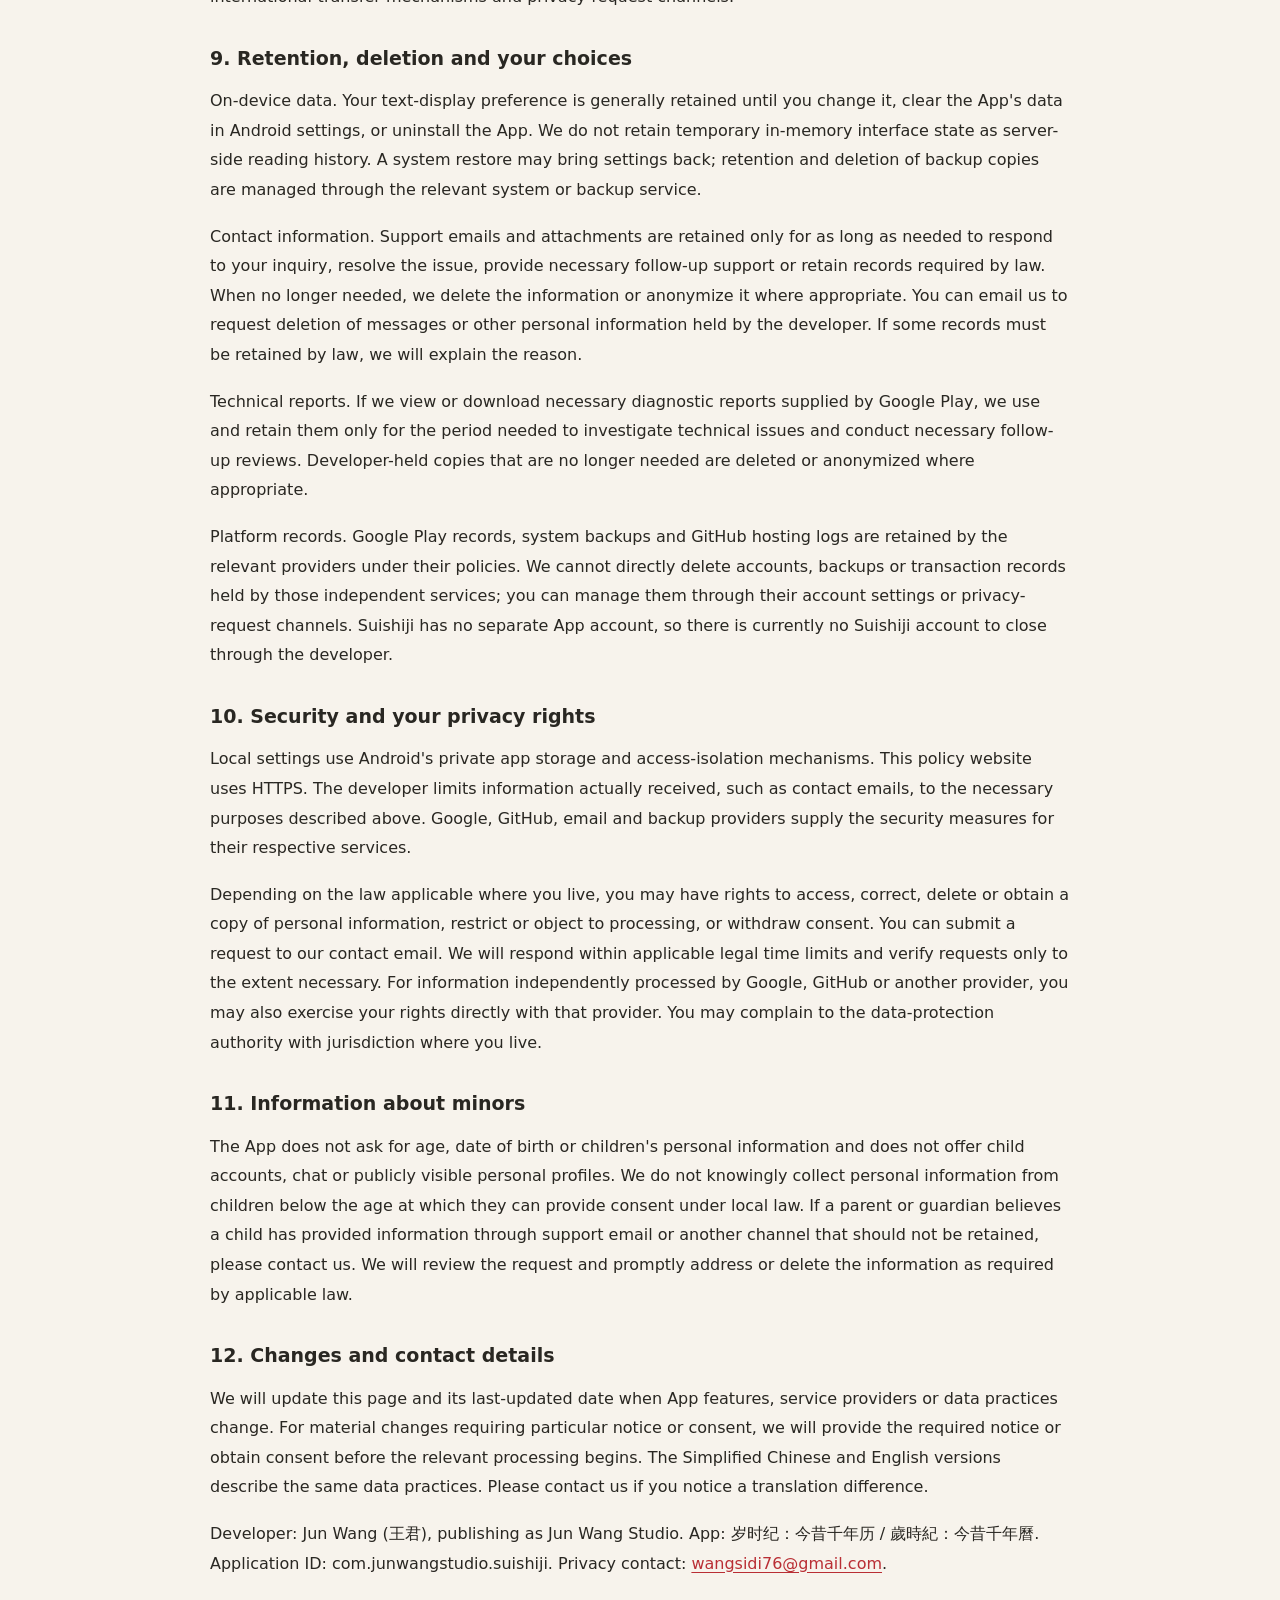
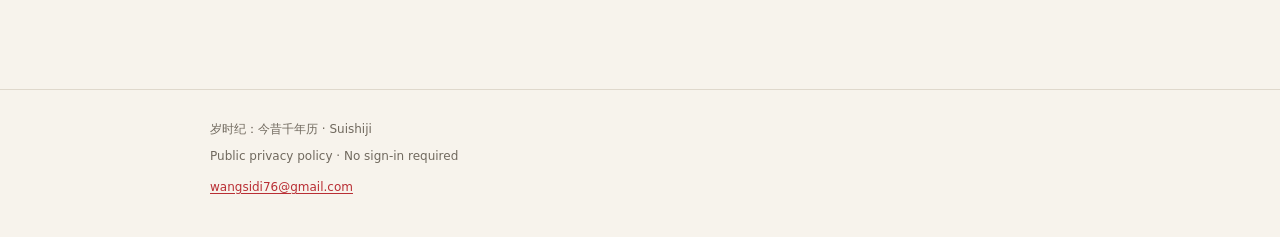
==== commit 89fb9aaf: "Add Mainland-worded Traditional Chinese privacy policy and script selector" ====
--- a/en/index.html
+++ b/en/index.html
@@ -4,22 +4,23 @@
   <meta charset="utf-8">
   <meta name="viewport" content="width=device-width, initial-scale=1">
   <meta name="color-scheme" content="light">
-  <meta name="description" content="岁时纪：今昔千年历 / Suishiji — 简体中文与英文隐私政策。Privacy practices, local settings, backups, Google Play and contact information.">
+  <meta name="description" content="岁时纪：今昔千年历 / Suishiji — 简体中文、繁體中文与英文隐私政策。Privacy practices, local settings, backups, Google Play and contact information.">
   <meta name="referrer" content="no-referrer">
   <meta http-equiv="Content-Security-Policy" content="default-src 'none'; style-src 'self'; img-src 'self'; base-uri 'none'; form-action 'none'">
   <title>Suishiji Privacy Policy</title>
   <link rel="canonical" href="https://stephjwang.github.io/suishiji-privacy/en/">
   <link rel="alternate" hreflang="zh-CN" href="https://stephjwang.github.io/suishiji-privacy/zh-CN/">
+  <link rel="alternate" hreflang="zh-Hant-CN" href="https://stephjwang.github.io/suishiji-privacy/zh-Hant/">
   <link rel="alternate" hreflang="en" href="https://stephjwang.github.io/suishiji-privacy/en/">
   <link rel="alternate" hreflang="x-default" href="https://stephjwang.github.io/suishiji-privacy/">
-  <link rel="stylesheet" href="../styles.css?v=20261101-brand">
+  <link rel="stylesheet" href="../styles.css?v=20261101-traditional">
 </head>
 <body>
   <a class="skip-link" href="#policy-content">Skip to policy</a>
   <header class="site-header">
     <div class="header-inner">
       <a class="brand" href="../" aria-label="岁时纪 Suishiji"><img class="seal" src="../assets/suishiji-icon.png" width="43" height="43" alt=""><span><img class="brand-name" src="../assets/suishiji-wordmark-red.png" width="72" height="29" alt="歲時紀"><span class="brand-en">SUISHIJI</span></span></a>
-      <nav class="language-nav" aria-label="Language / 语言"><a href="../zh-CN/" lang="zh-CN">简体中文</a><a href="../en/" lang="en">English</a></nav>
+      <nav class="language-nav" aria-label="Language / 语言"><details class="chinese-switch"><summary>简体中文</summary><div class="chinese-menu"><a href="../#zh-CN" lang="zh-CN">简体中文</a><a href="../zh-Hant/#zh-Hant" lang="zh-Hant-CN">繁體中文</a></div></details><a href="#en" lang="en" aria-label="Read the policy in English">English</a></nav>
     </div>
   </header>
   <main id="policy-content" class="page-shell">
--- a/styles.css
+++ b/styles.css
@@ -31,6 +31,15 @@
 .brand-name { display: block; width: 3.24em; height: 1.3em; object-fit: contain; object-position: left center; }
 .seal { width: 43px; height: 43px; display: block; flex-shrink: 0; object-fit: contain; border-radius: 9px; }
 .language-nav { display: flex; gap: 20px; align-items: center; font-size: 14px; }
+.chinese-switch { position: relative; }
+.chinese-switch summary { color: var(--red); cursor: pointer; list-style: none; text-decoration: underline; text-underline-offset: .2em; white-space: nowrap; }
+.chinese-switch summary::-webkit-details-marker { display: none; }
+.chinese-switch summary::after { content: "▾"; display: inline-block; margin-left: 5px; font-size: .8em; }
+.chinese-switch summary:focus-visible { outline: 3px solid var(--red); outline-offset: 5px; border-radius: 2px; }
+.chinese-menu { position: absolute; top: calc(100% + 8px); right: 0; z-index: 10; min-width: 128px; padding: 5px; background: var(--surface); border: 1px solid var(--line); border-radius: 6px; box-shadow: 0 5px 16px #29272216; }
+.chinese-menu a { display: block; padding: 7px 12px; white-space: nowrap; text-decoration: none; border-radius: 3px; }
+.chinese-menu a:hover, .chinese-menu a:focus-visible { background: var(--soft-red); }
+.chinese-menu a[aria-current="page"] { font-weight: 650; }
 .page-shell { max-width: 940px; margin: 0 auto; padding: 58px 40px 68px; }
 .page-intro { padding-bottom: 36px; }
 .eyebrow { color: var(--red); font-size: 11px; letter-spacing: .22em; font-weight: 650; margin: 0 0 10px; }
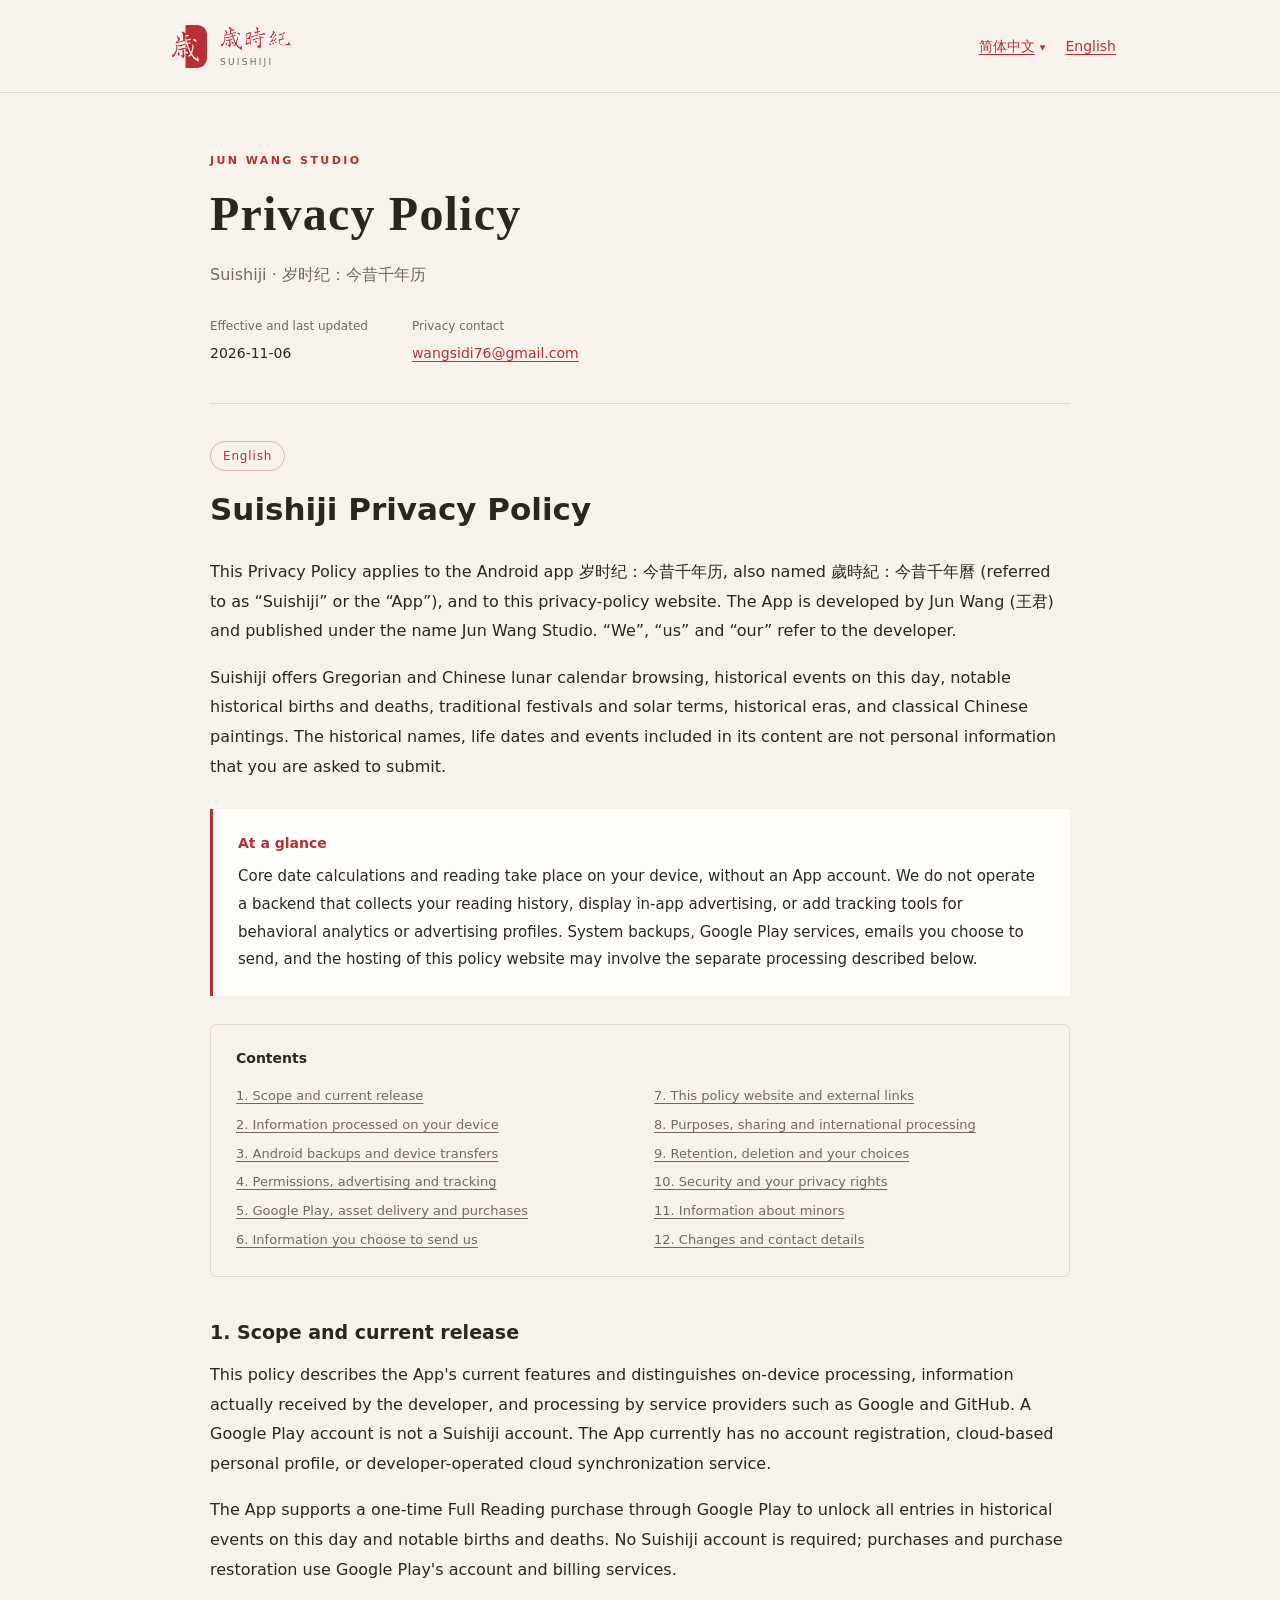
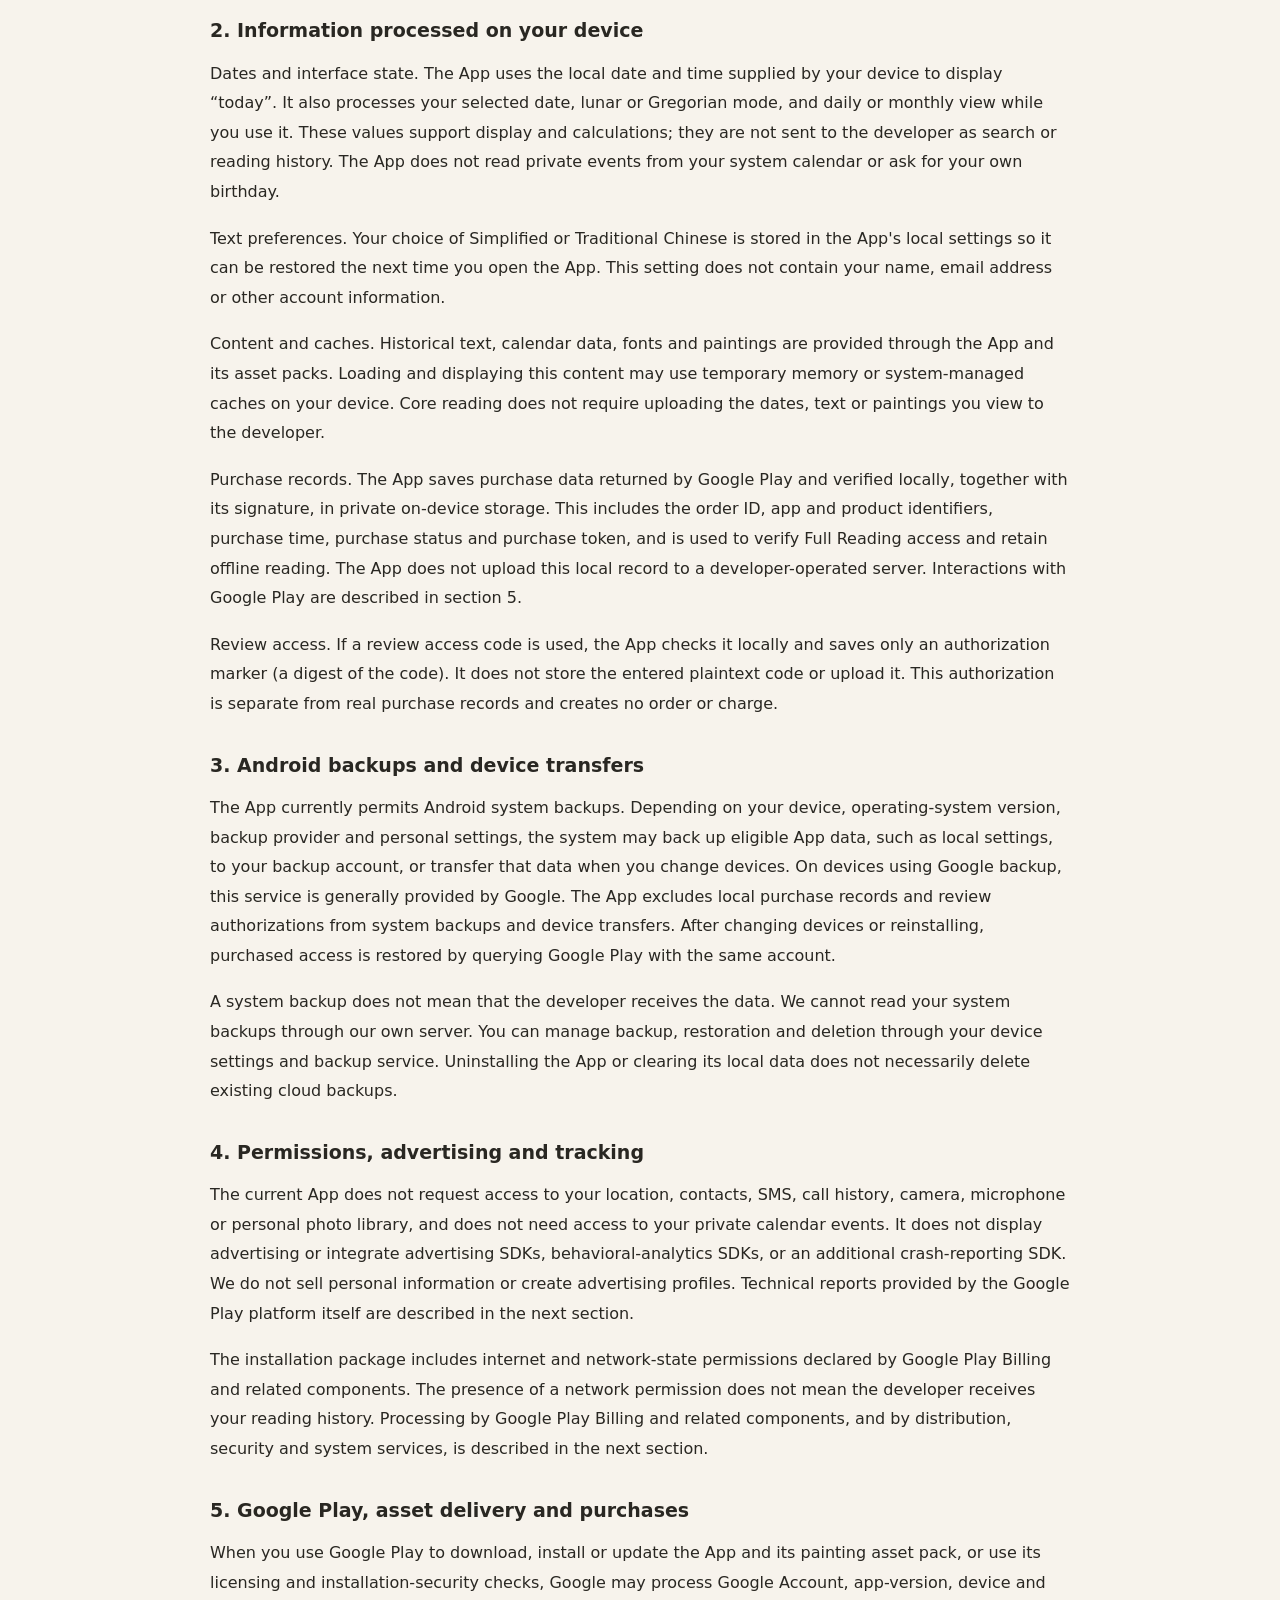
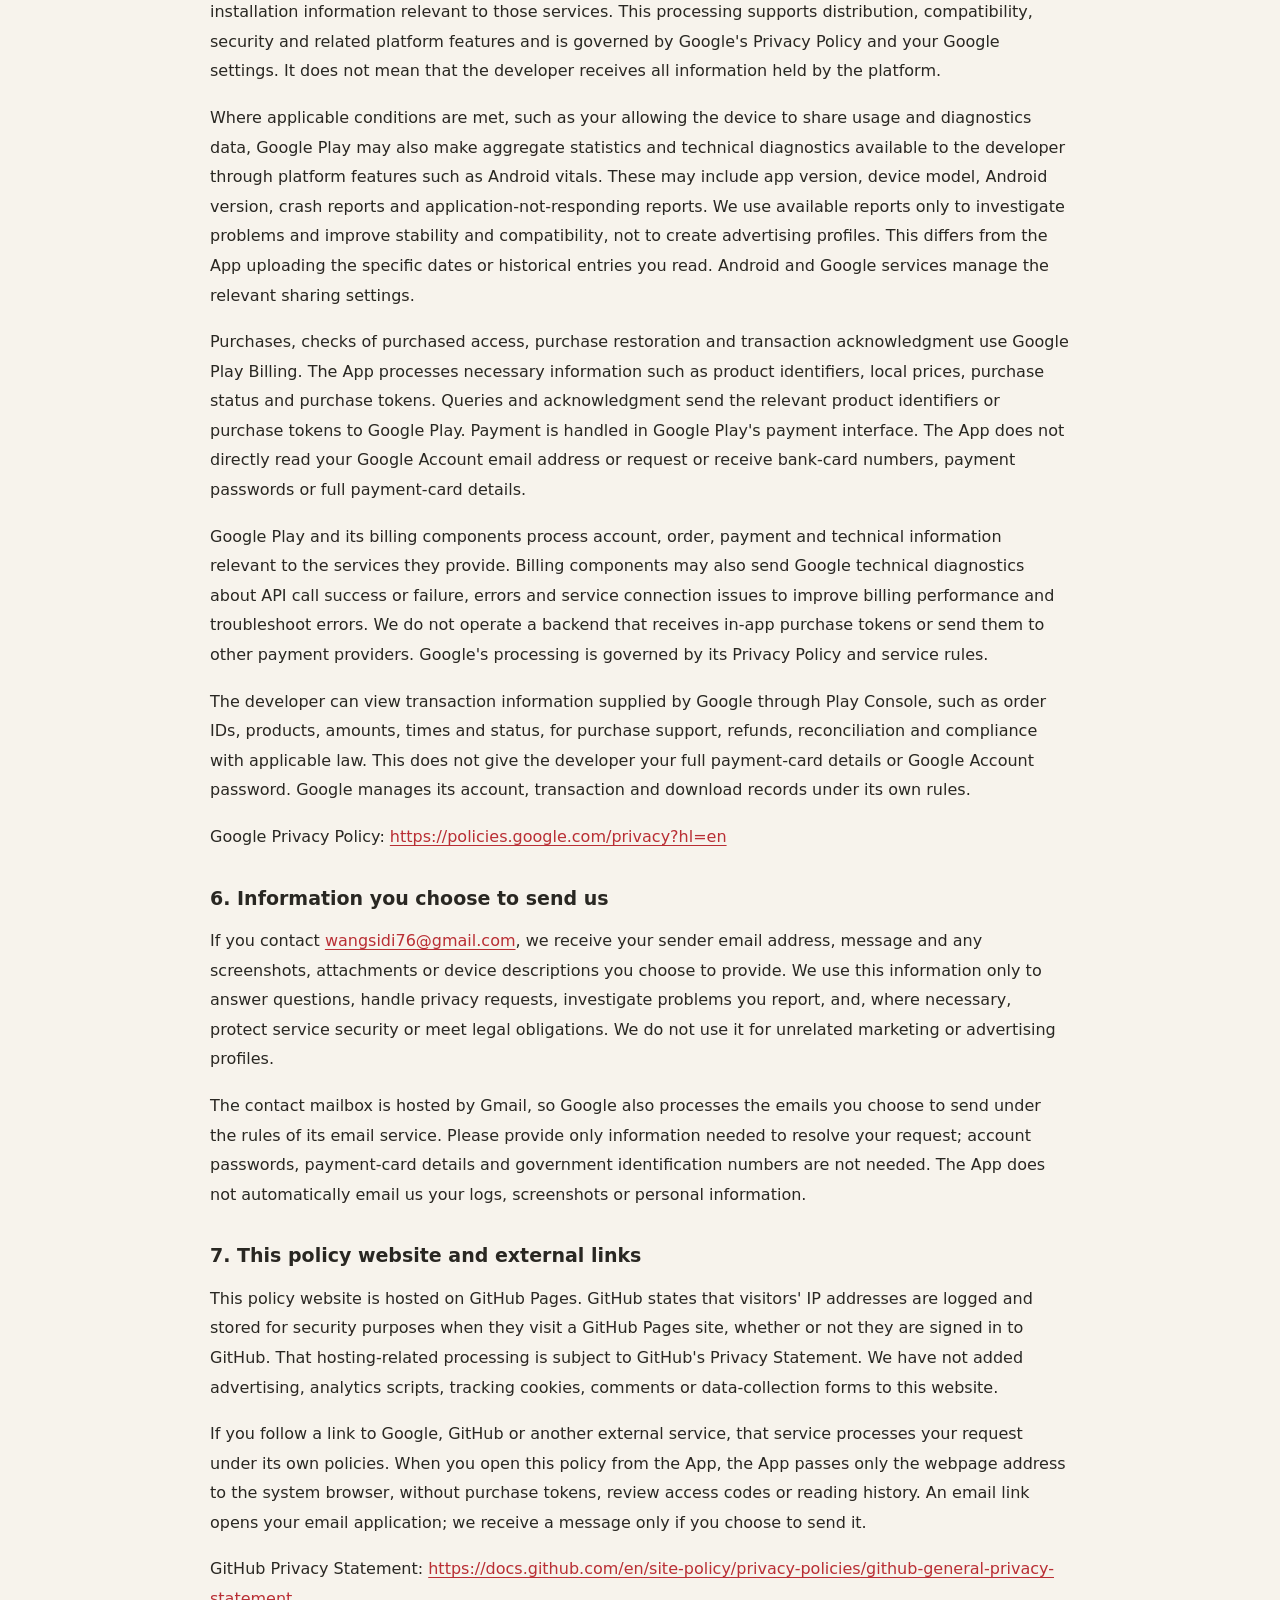
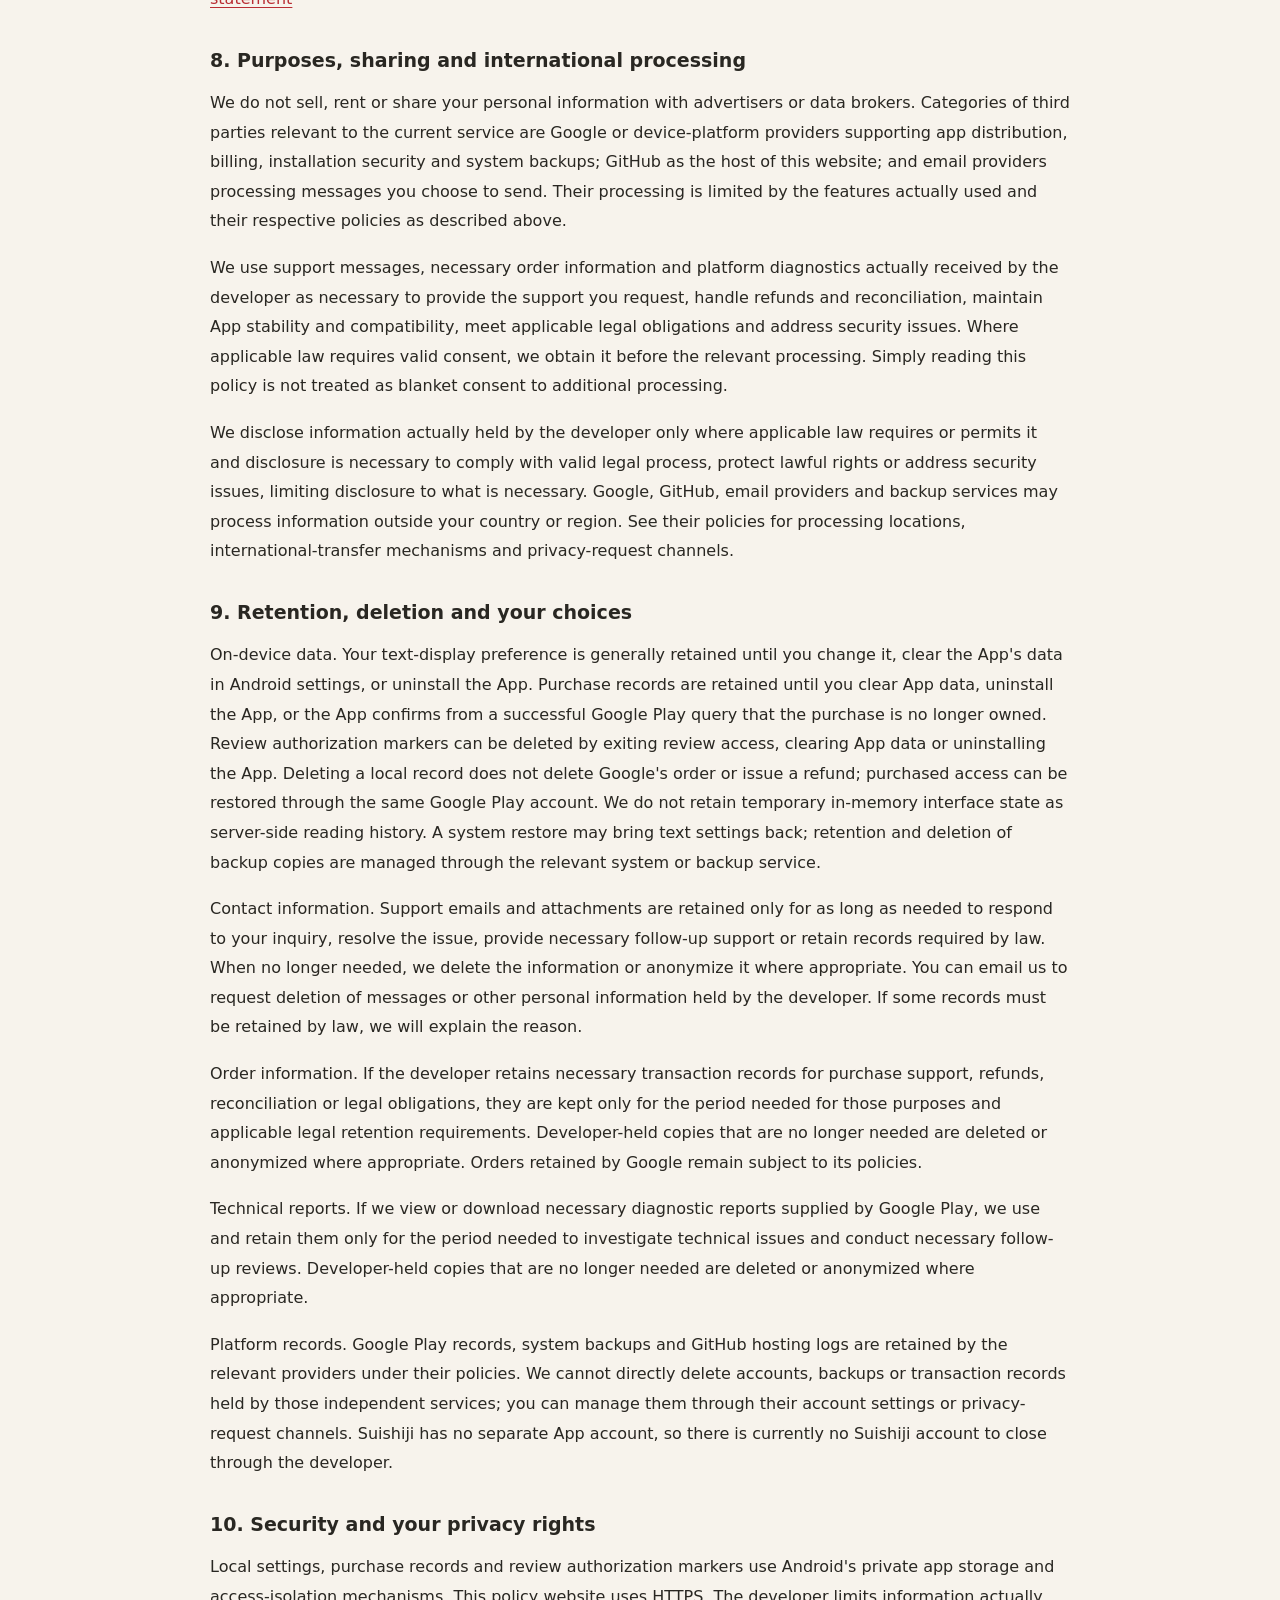
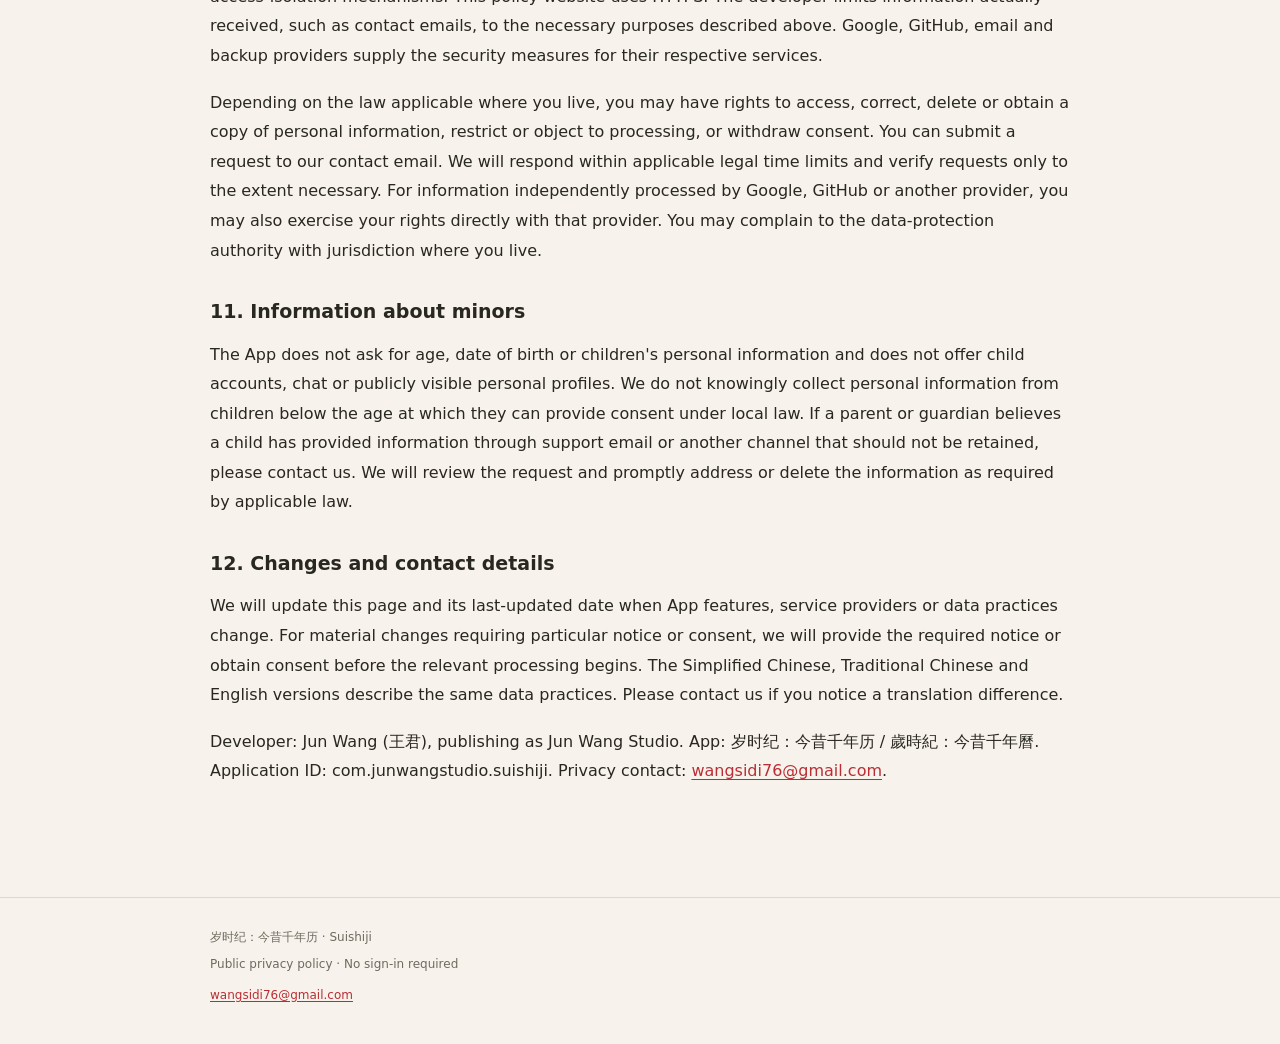
==== commit 04812638: "Update privacy policy for one-time purchases and local entitlements" ====
--- a/en/index.html
+++ b/en/index.html
@@ -29,7 +29,7 @@
       <h1>Privacy Policy</h1>
       <p class="subtitle">Suishiji · 岁时纪：今昔千年历</p>
       <dl class="meta">
-        <div><dt>Effective and last updated</dt><dd><time datetime="2026-11-01">2026-11-01</time></dd></div>
+        <div><dt>Effective and last updated</dt><dd><time datetime="2026-11-06">2026-11-06</time></dd></div>
         <div><dt>Privacy contact</dt><dd><a href="mailto:wangsidi76@gmail.com">wangsidi76@gmail.com</a></dd></div>
       </dl>
     </div>
@@ -46,35 +46,39 @@
 <li><a href="#security-rights">10. Security and your privacy rights</a></li>
 <li><a href="#children">11. Information about minors</a></li>
 <li><a href="#changes">12. Changes and contact details</a></li></ol></nav><section class="policy-section" aria-labelledby="scope"><h3 id="scope">1. Scope and current release</h3><p>This policy describes the App&#x27;s current features and distinguishes on-device processing, information actually received by the developer, and processing by service providers such as Google and GitHub. A Google Play account is not a Suishiji account. The App currently has no account registration, cloud-based personal profile, or developer-operated cloud synchronization service.</p>
-<p>As of the last-updated date of this policy, real in-app purchases are not enabled in the current internal-testing release. We describe Google Play distribution and the included billing component below without presenting transactions that are not yet enabled as existing data collection.</p></section>
+<p>The App supports a one-time Full Reading purchase through Google Play to unlock all entries in historical events on this day and notable births and deaths. No Suishiji account is required; purchases and purchase restoration use Google Play&#x27;s account and billing services.</p></section>
 <section class="policy-section" aria-labelledby="local"><h3 id="local">2. Information processed on your device</h3><p>Dates and interface state. The App uses the local date and time supplied by your device to display “today”. It also processes your selected date, lunar or Gregorian mode, and daily or monthly view while you use it. These values support display and calculations; they are not sent to the developer as search or reading history. The App does not read private events from your system calendar or ask for your own birthday.</p>
 <p>Text preferences. Your choice of Simplified or Traditional Chinese is stored in the App&#x27;s local settings so it can be restored the next time you open the App. This setting does not contain your name, email address or other account information.</p>
-<p>Content and caches. Historical text, calendar data, fonts and paintings are provided through the App and its asset packs. Loading and displaying this content may use temporary memory or system-managed caches on your device. Core reading does not require uploading the dates, text or paintings you view to the developer.</p></section>
-<section class="policy-section" aria-labelledby="backup"><h3 id="backup">3. Android backups and device transfers</h3><p>The App currently permits Android system backups. Depending on your device, operating-system version, backup provider and personal settings, the system may back up eligible App data, such as local settings, to your backup account, or transfer that data when you change devices. On devices using Google backup, this service is generally provided by Google.</p>
+<p>Content and caches. Historical text, calendar data, fonts and paintings are provided through the App and its asset packs. Loading and displaying this content may use temporary memory or system-managed caches on your device. Core reading does not require uploading the dates, text or paintings you view to the developer.</p>
+<p>Purchase records. The App saves purchase data returned by Google Play and verified locally, together with its signature, in private on-device storage. This includes the order ID, app and product identifiers, purchase time, purchase status and purchase token, and is used to verify Full Reading access and retain offline reading. The App does not upload this local record to a developer-operated server. Interactions with Google Play are described in section 5.</p>
+<p>Review access. If a review access code is used, the App checks it locally and saves only an authorization marker (a digest of the code). It does not store the entered plaintext code or upload it. This authorization is separate from real purchase records and creates no order or charge.</p></section>
+<section class="policy-section" aria-labelledby="backup"><h3 id="backup">3. Android backups and device transfers</h3><p>The App currently permits Android system backups. Depending on your device, operating-system version, backup provider and personal settings, the system may back up eligible App data, such as local settings, to your backup account, or transfer that data when you change devices. On devices using Google backup, this service is generally provided by Google. The App excludes local purchase records and review authorizations from system backups and device transfers. After changing devices or reinstalling, purchased access is restored by querying Google Play with the same account.</p>
 <p>A system backup does not mean that the developer receives the data. We cannot read your system backups through our own server. You can manage backup, restoration and deletion through your device settings and backup service. Uninstalling the App or clearing its local data does not necessarily delete existing cloud backups.</p></section>
 <section class="policy-section" aria-labelledby="permissions"><h3 id="permissions">4. Permissions, advertising and tracking</h3><p>The current App does not request access to your location, contacts, SMS, call history, camera, microphone or personal photo library, and does not need access to your private calendar events. It does not display advertising or integrate advertising SDKs, behavioral-analytics SDKs, or an additional crash-reporting SDK. We do not sell personal information or create advertising profiles. Technical reports provided by the Google Play platform itself are described in the next section.</p>
-<p>The installation package includes internet and network-state permissions declared by Google Play Billing and related components. The presence of a network permission does not mean the developer receives your reading history. Processing by Google Play&#x27;s distribution, security and system services is described in the next section.</p></section>
+<p>The installation package includes internet and network-state permissions declared by Google Play Billing and related components. The presence of a network permission does not mean the developer receives your reading history. Processing by Google Play Billing and related components, and by distribution, security and system services, is described in the next section.</p></section>
 <section class="policy-section" aria-labelledby="google-play"><h3 id="google-play">5. Google Play, asset delivery and purchases</h3><p>When you use Google Play to download, install or update the App and its painting asset pack, or use its licensing and installation-security checks, Google may process Google Account, app-version, device and installation information relevant to those services. This processing supports distribution, compatibility, security and related platform features and is governed by Google&#x27;s Privacy Policy and your Google settings. It does not mean that the developer receives all information held by the platform.</p>
 <p>Where applicable conditions are met, such as your allowing the device to share usage and diagnostics data, Google Play may also make aggregate statistics and technical diagnostics available to the developer through platform features such as Android vitals. These may include app version, device model, Android version, crash reports and application-not-responding reports. We use available reports only to investigate problems and improve stability and compatibility, not to create advertising profiles. This differs from the App uploading the specific dates or historical entries you read. Android and Google services manage the relevant sharing settings.</p>
-<p>The App includes the Google Play Billing component, but real purchases are not enabled in the current internal-testing release. If an interface says “Purchases are not available yet”, that entry point will not start a real transaction. The App does not currently send orders or purchase tokens to the developer through that flow. We do not ask for your bank-card number, payment password or full payment-card details through the App.</p>
-<p>Before enabling real purchases, purchase restoration or receipt verification, we will update this policy to describe the actual handling of information such as purchase status, product identifiers or purchase tokens. Account, transaction and download records already held by Google Play remain subject to Google&#x27;s management and policies.</p>
+<p>Purchases, checks of purchased access, purchase restoration and transaction acknowledgment use Google Play Billing. The App processes necessary information such as product identifiers, local prices, purchase status and purchase tokens. Queries and acknowledgment send the relevant product identifiers or purchase tokens to Google Play. Payment is handled in Google Play&#x27;s payment interface. The App does not directly read your Google Account email address or request or receive bank-card numbers, payment passwords or full payment-card details.</p>
+<p>Google Play and its billing components process account, order, payment and technical information relevant to the services they provide. Billing components may also send Google technical diagnostics about API call success or failure, errors and service connection issues to improve billing performance and troubleshoot errors. We do not operate a backend that receives in-app purchase tokens or send them to other payment providers. Google&#x27;s processing is governed by its Privacy Policy and service rules.</p>
+<p>The developer can view transaction information supplied by Google through Play Console, such as order IDs, products, amounts, times and status, for purchase support, refunds, reconciliation and compliance with applicable law. This does not give the developer your full payment-card details or Google Account password. Google manages its account, transaction and download records under its own rules.</p>
 <p>Google Privacy Policy: <a href="https://policies.google.com/privacy?hl=en">https://policies.google.com/privacy?hl=en</a></p></section>
 <section class="policy-section" aria-labelledby="contact-data"><h3 id="contact-data">6. Information you choose to send us</h3><p>If you contact <a href="mailto:wangsidi76@gmail.com">wangsidi76@gmail.com</a>, we receive your sender email address, message and any screenshots, attachments or device descriptions you choose to provide. We use this information only to answer questions, handle privacy requests, investigate problems you report, and, where necessary, protect service security or meet legal obligations. We do not use it for unrelated marketing or advertising profiles.</p>
 <p>The contact mailbox is hosted by Gmail, so Google also processes the emails you choose to send under the rules of its email service. Please provide only information needed to resolve your request; account passwords, payment-card details and government identification numbers are not needed. The App does not automatically email us your logs, screenshots or personal information.</p></section>
 <section class="policy-section" aria-labelledby="website"><h3 id="website">7. This policy website and external links</h3><p>This policy website is hosted on GitHub Pages. GitHub states that visitors&#x27; IP addresses are logged and stored for security purposes when they visit a GitHub Pages site, whether or not they are signed in to GitHub. That hosting-related processing is subject to GitHub&#x27;s Privacy Statement. We have not added advertising, analytics scripts, tracking cookies, comments or data-collection forms to this website.</p>
-<p>If you follow a link to Google, GitHub or another external service, that service processes your request under its own policies. An email link opens your email application; we receive a message only if you choose to send it.</p>
+<p>If you follow a link to Google, GitHub or another external service, that service processes your request under its own policies. When you open this policy from the App, the App passes only the webpage address to the system browser, without purchase tokens, review access codes or reading history. An email link opens your email application; we receive a message only if you choose to send it.</p>
 <p>GitHub Privacy Statement: <a href="https://docs.github.com/en/site-policy/privacy-policies/github-general-privacy-statement">https://docs.github.com/en/site-policy/privacy-policies/github-general-privacy-statement</a></p></section>
-<section class="policy-section" aria-labelledby="sharing"><h3 id="sharing">8. Purposes, sharing and international processing</h3><p>We do not sell, rent or share your personal information with advertisers or data brokers. Categories of third parties relevant to the current service are Google or device-platform providers supporting app distribution, installation security and system backups; GitHub as the host of this website; and email providers processing messages you choose to send. Their processing is limited by the features actually used and their respective policies as described above.</p>
-<p>We use support messages and necessary platform diagnostics actually received by the developer as necessary to provide the support you request, maintain App stability and compatibility, meet applicable legal obligations and address security issues. Where applicable law requires valid consent, we obtain it before the relevant processing. Simply reading this policy is not treated as blanket consent to additional processing.</p>
+<section class="policy-section" aria-labelledby="sharing"><h3 id="sharing">8. Purposes, sharing and international processing</h3><p>We do not sell, rent or share your personal information with advertisers or data brokers. Categories of third parties relevant to the current service are Google or device-platform providers supporting app distribution, billing, installation security and system backups; GitHub as the host of this website; and email providers processing messages you choose to send. Their processing is limited by the features actually used and their respective policies as described above.</p>
+<p>We use support messages, necessary order information and platform diagnostics actually received by the developer as necessary to provide the support you request, handle refunds and reconciliation, maintain App stability and compatibility, meet applicable legal obligations and address security issues. Where applicable law requires valid consent, we obtain it before the relevant processing. Simply reading this policy is not treated as blanket consent to additional processing.</p>
 <p>We disclose information actually held by the developer only where applicable law requires or permits it and disclosure is necessary to comply with valid legal process, protect lawful rights or address security issues, limiting disclosure to what is necessary. Google, GitHub, email providers and backup services may process information outside your country or region. See their policies for processing locations, international-transfer mechanisms and privacy-request channels.</p></section>
-<section class="policy-section" aria-labelledby="retention"><h3 id="retention">9. Retention, deletion and your choices</h3><p>On-device data. Your text-display preference is generally retained until you change it, clear the App&#x27;s data in Android settings, or uninstall the App. We do not retain temporary in-memory interface state as server-side reading history. A system restore may bring settings back; retention and deletion of backup copies are managed through the relevant system or backup service.</p>
+<section class="policy-section" aria-labelledby="retention"><h3 id="retention">9. Retention, deletion and your choices</h3><p>On-device data. Your text-display preference is generally retained until you change it, clear the App&#x27;s data in Android settings, or uninstall the App. Purchase records are retained until you clear App data, uninstall the App, or the App confirms from a successful Google Play query that the purchase is no longer owned. Review authorization markers can be deleted by exiting review access, clearing App data or uninstalling the App. Deleting a local record does not delete Google&#x27;s order or issue a refund; purchased access can be restored through the same Google Play account. We do not retain temporary in-memory interface state as server-side reading history. A system restore may bring text settings back; retention and deletion of backup copies are managed through the relevant system or backup service.</p>
 <p>Contact information. Support emails and attachments are retained only for as long as needed to respond to your inquiry, resolve the issue, provide necessary follow-up support or retain records required by law. When no longer needed, we delete the information or anonymize it where appropriate. You can email us to request deletion of messages or other personal information held by the developer. If some records must be retained by law, we will explain the reason.</p>
+<p>Order information. If the developer retains necessary transaction records for purchase support, refunds, reconciliation or legal obligations, they are kept only for the period needed for those purposes and applicable legal retention requirements. Developer-held copies that are no longer needed are deleted or anonymized where appropriate. Orders retained by Google remain subject to its policies.</p>
 <p>Technical reports. If we view or download necessary diagnostic reports supplied by Google Play, we use and retain them only for the period needed to investigate technical issues and conduct necessary follow-up reviews. Developer-held copies that are no longer needed are deleted or anonymized where appropriate.</p>
 <p>Platform records. Google Play records, system backups and GitHub hosting logs are retained by the relevant providers under their policies. We cannot directly delete accounts, backups or transaction records held by those independent services; you can manage them through their account settings or privacy-request channels. Suishiji has no separate App account, so there is currently no Suishiji account to close through the developer.</p></section>
-<section class="policy-section" aria-labelledby="security-rights"><h3 id="security-rights">10. Security and your privacy rights</h3><p>Local settings use Android&#x27;s private app storage and access-isolation mechanisms. This policy website uses HTTPS. The developer limits information actually received, such as contact emails, to the necessary purposes described above. Google, GitHub, email and backup providers supply the security measures for their respective services.</p>
+<section class="policy-section" aria-labelledby="security-rights"><h3 id="security-rights">10. Security and your privacy rights</h3><p>Local settings, purchase records and review authorization markers use Android&#x27;s private app storage and access-isolation mechanisms. This policy website uses HTTPS. The developer limits information actually received, such as contact emails, to the necessary purposes described above. Google, GitHub, email and backup providers supply the security measures for their respective services.</p>
 <p>Depending on the law applicable where you live, you may have rights to access, correct, delete or obtain a copy of personal information, restrict or object to processing, or withdraw consent. You can submit a request to our contact email. We will respond within applicable legal time limits and verify requests only to the extent necessary. For information independently processed by Google, GitHub or another provider, you may also exercise your rights directly with that provider. You may complain to the data-protection authority with jurisdiction where you live.</p></section>
 <section class="policy-section" aria-labelledby="children"><h3 id="children">11. Information about minors</h3><p>The App does not ask for age, date of birth or children&#x27;s personal information and does not offer child accounts, chat or publicly visible personal profiles. We do not knowingly collect personal information from children below the age at which they can provide consent under local law. If a parent or guardian believes a child has provided information through support email or another channel that should not be retained, please contact us. We will review the request and promptly address or delete the information as required by applicable law.</p></section>
-<section class="policy-section" aria-labelledby="changes"><h3 id="changes">12. Changes and contact details</h3><p>We will update this page and its last-updated date when App features, service providers or data practices change. For material changes requiring particular notice or consent, we will provide the required notice or obtain consent before the relevant processing begins. The Simplified Chinese and English versions describe the same data practices. Please contact us if you notice a translation difference.</p>
+<section class="policy-section" aria-labelledby="changes"><h3 id="changes">12. Changes and contact details</h3><p>We will update this page and its last-updated date when App features, service providers or data practices change. For material changes requiring particular notice or consent, we will provide the required notice or obtain consent before the relevant processing begins. The Simplified Chinese, Traditional Chinese and English versions describe the same data practices. Please contact us if you notice a translation difference.</p>
 <p>Developer: Jun Wang (王君), publishing as Jun Wang Studio. App: 岁时纪：今昔千年历 / 歲時紀：今昔千年曆. Application ID: com.junwangstudio.suishiji. Privacy contact: <a href="mailto:wangsidi76@gmail.com">wangsidi76@gmail.com</a>.</p></section></article>
   </main>
   <footer class="site-footer"><div><p>岁时纪：今昔千年历 · Suishiji</p><p>Public privacy policy · No sign-in required</p><a href="mailto:wangsidi76@gmail.com">wangsidi76@gmail.com</a></div></footer>
